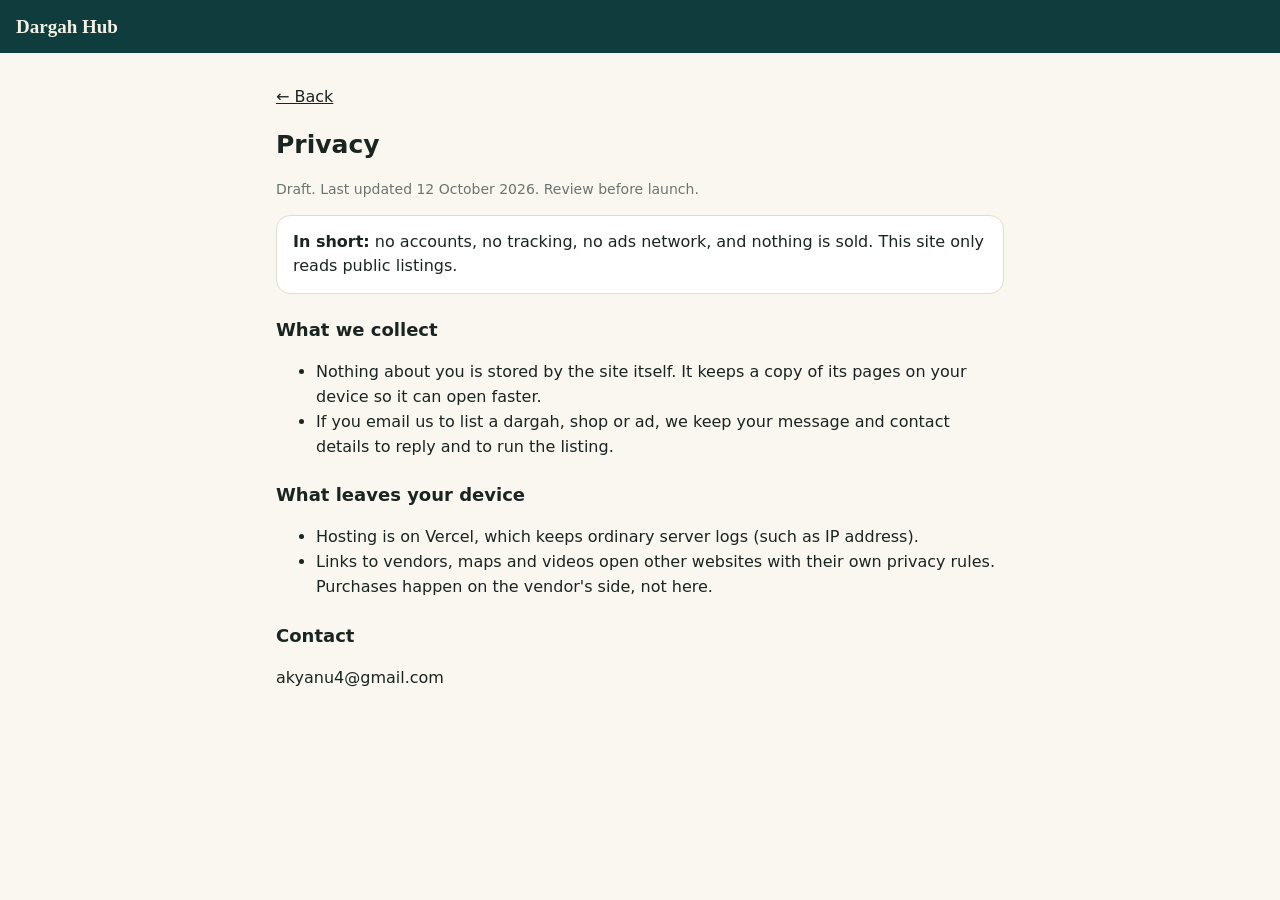
==== privacy.html @ 1240a58a "Dargah Hub: initial platform (dargahs, vendors, shop, sponsored slots) Co-Authored-By: Claude Sonnet" ====
<!doctype html><html lang="en"><head><meta charset="utf-8"><meta name="viewport" content="width=device-width, initial-scale=1"><title>Privacy · Dargah Hub</title><link rel="stylesheet" href="css/app.css"></head><body><header class="top"><a href="./" class="brand">Dargah Hub</a></header><main><p><a href="./">← Back</a></p><h1>Privacy</h1><p class="muted">Draft. Last updated 12 October 2026. Review before launch.</p>
<div class="box"><b>In short:</b> no accounts, no tracking, no ads network, and nothing is sold. This site only reads public listings.</div>
<h2>What we collect</h2><ul><li>Nothing about you is stored by the site itself. It keeps a copy of its pages on your device so it can open faster.</li><li>If you email us to list a dargah, shop or ad, we keep your message and contact details to reply and to run the listing.</li></ul>
<h2>What leaves your device</h2><ul><li>Hosting is on Vercel, which keeps ordinary server logs (such as IP address).</li><li>Links to vendors, maps and videos open other websites with their own privacy rules. Purchases happen on the vendor's side, not here.</li></ul>
<h2>Contact</h2><p>akyanu4@gmail.com</p></main></body></html>
---- css/app.css ----
:root{--ink:#1a2421;--bg:#faf7f0;--panel:#fff;--teal:#0f3d3e;--gold:#c9a24b;--line:#e4ddc9;--muted:#6b7570}
@media (prefers-color-scheme:dark){:root{--ink:#f2ede0;--bg:#0d1413;--panel:#132322;--teal:#1c6b6c;--line:#264443;--muted:#8fa19c}}
*{box-sizing:border-box}body{margin:0;background:var(--bg);color:var(--ink);font:16px/1.55 system-ui,-apple-system,"Segoe UI",Roboto,sans-serif}
a{color:inherit}.top{position:sticky;top:0;z-index:5;display:flex;justify-content:space-between;align-items:center;gap:10px;padding:12px 16px;background:#0f3d3e;color:#f5f1e2}
.brand{font-weight:800;font-size:19px;text-decoration:none;font-family:Georgia,serif}.top nav{display:flex;gap:4px}.top nav a{padding:7px 11px;border-radius:16px;text-decoration:none;font-size:14px;opacity:.85}.top nav a.on{background:rgba(255,255,255,.16);opacity:1}
main{max-width:760px;margin:0 auto;padding:16px 16px 28px;min-height:70vh}h1{font-size:25px;margin:6px 0 4px}h2{font-size:18px;margin:22px 0 8px}.muted{color:var(--muted);font-size:14px}
.grid{display:grid;grid-template-columns:repeat(auto-fill,minmax(150px,1fr));gap:12px}.card{background:var(--panel);border:1px solid var(--line);border-radius:14px;overflow:hidden;text-decoration:none;display:block}
.card .pad{padding:10px 12px 12px}.card b{display:block;font-size:15px;line-height:1.3}.price{font-weight:700;color:var(--teal)}
.art{aspect-ratio:1/1;display:flex;align-items:center;justify-content:center;font-size:54px}.dg{display:flex;gap:12px;align-items:center;padding:14px;margin-bottom:10px}
.dot{width:46px;height:46px;border-radius:12px;flex:none;display:flex;align-items:center;justify-content:center;color:#fff;font-weight:800}
.chips{display:flex;gap:8px;overflow-x:auto;padding:4px 0 10px}.chip{flex:none;padding:7px 13px;border:1px solid var(--line);border-radius:18px;background:var(--panel);font-size:13px;text-decoration:none}.chip.on{background:var(--teal);color:#fff;border-color:var(--teal)}
.btn{display:block;text-align:center;border-radius:12px;padding:13px;font-weight:700;text-decoration:none;margin:10px 0;border:0;font-size:15px;cursor:pointer}.gold{background:var(--gold);color:#1a2421}.line{border:1px solid var(--line);background:var(--panel)}
.tag{display:inline-block;font-size:11px;padding:2px 8px;border-radius:10px;background:var(--line);color:var(--muted);margin-right:4px}
.ad{border:1px dashed var(--gold);border-radius:14px;padding:12px 14px;margin:14px 0;background:var(--panel)}.ad .tag{background:var(--gold);color:#1a2421;font-weight:700}
.box{background:var(--panel);border:1px solid var(--line);border-radius:14px;padding:14px 16px;margin:10px 0}.box ul{margin:6px 0;padding-left:20px}
.hero{border-radius:16px;padding:20px;color:#f5f1e2;margin-bottom:12px}.hero h1{margin:0}.hero p{margin:6px 0 0;opacity:.9}
footer{max-width:760px;margin:0 auto;padding:12px 16px 28px;text-align:center;font-size:13px;color:var(--muted)}.fine{margin-top:6px;font-size:12px}
table{width:100%;border-collapse:collapse;font-size:14px}td,th{border-bottom:1px solid var(--line);padding:8px 6px;text-align:left}
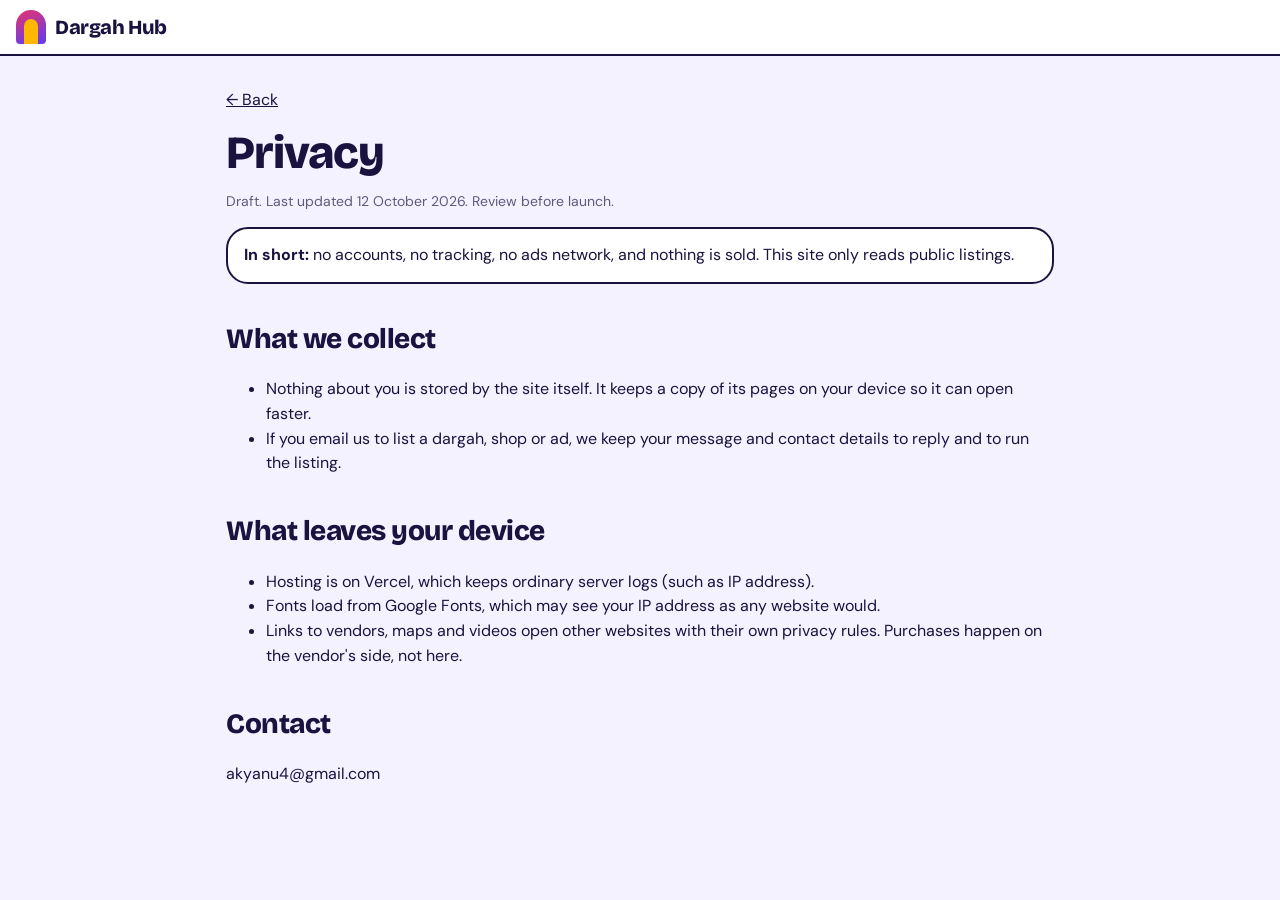
==== commit 16aa3813: "New look: vibrant bazaar palette, arch motif, bold type, audience tiles Co-Authored-By: Claude Sonne" ====
--- a/privacy.html
+++ b/privacy.html
@@ -1,5 +1,5 @@
-<!doctype html><html lang="en"><head><meta charset="utf-8"><meta name="viewport" content="width=device-width, initial-scale=1"><title>Privacy · Dargah Hub</title><link rel="stylesheet" href="css/app.css"></head><body><header class="top"><a href="./" class="brand">Dargah Hub</a></header><main><p><a href="./">← Back</a></p><h1>Privacy</h1><p class="muted">Draft. Last updated 12 October 2026. Review before launch.</p>
+<!doctype html><html lang="en"><head><meta charset="utf-8"><meta name="viewport" content="width=device-width, initial-scale=1"><title>Privacy · Dargah Hub</title><link href="https://fonts.googleapis.com/css2?family=Bricolage+Grotesque:wght@600;700;800&family=DM+Sans:wght@400;500;700&display=swap" rel="stylesheet"><link rel="stylesheet" href="css/app.css"></head><body><header class="top"><a href="./" class="brand"><span class="mark"></span>Dargah Hub</a></header><main><p><a href="./">← Back</a></p><h1>Privacy</h1><p class="muted">Draft. Last updated 12 October 2026. Review before launch.</p>
 <div class="box"><b>In short:</b> no accounts, no tracking, no ads network, and nothing is sold. This site only reads public listings.</div>
 <h2>What we collect</h2><ul><li>Nothing about you is stored by the site itself. It keeps a copy of its pages on your device so it can open faster.</li><li>If you email us to list a dargah, shop or ad, we keep your message and contact details to reply and to run the listing.</li></ul>
-<h2>What leaves your device</h2><ul><li>Hosting is on Vercel, which keeps ordinary server logs (such as IP address).</li><li>Links to vendors, maps and videos open other websites with their own privacy rules. Purchases happen on the vendor's side, not here.</li></ul>
+<h2>What leaves your device</h2><ul><li>Hosting is on Vercel, which keeps ordinary server logs (such as IP address).</li><li>Fonts load from Google Fonts, which may see your IP address as any website would.</li><li>Links to vendors, maps and videos open other websites with their own privacy rules. Purchases happen on the vendor's side, not here.</li></ul>
 <h2>Contact</h2><p>akyanu4@gmail.com</p></main></body></html>
--- a/css/app.css
+++ b/css/app.css
@@ -1,18 +1,51 @@
-:root{--ink:#1a2421;--bg:#faf7f0;--panel:#fff;--teal:#0f3d3e;--gold:#c9a24b;--line:#e4ddc9;--muted:#6b7570}
-@media (prefers-color-scheme:dark){:root{--ink:#f2ede0;--bg:#0d1413;--panel:#132322;--teal:#1c6b6c;--line:#264443;--muted:#8fa19c}}
-*{box-sizing:border-box}body{margin:0;background:var(--bg);color:var(--ink);font:16px/1.55 system-ui,-apple-system,"Segoe UI",Roboto,sans-serif}
-a{color:inherit}.top{position:sticky;top:0;z-index:5;display:flex;justify-content:space-between;align-items:center;gap:10px;padding:12px 16px;background:#0f3d3e;color:#f5f1e2}
-.brand{font-weight:800;font-size:19px;text-decoration:none;font-family:Georgia,serif}.top nav{display:flex;gap:4px}.top nav a{padding:7px 11px;border-radius:16px;text-decoration:none;font-size:14px;opacity:.85}.top nav a.on{background:rgba(255,255,255,.16);opacity:1}
-main{max-width:760px;margin:0 auto;padding:16px 16px 28px;min-height:70vh}h1{font-size:25px;margin:6px 0 4px}h2{font-size:18px;margin:22px 0 8px}.muted{color:var(--muted);font-size:14px}
-.grid{display:grid;grid-template-columns:repeat(auto-fill,minmax(150px,1fr));gap:12px}.card{background:var(--panel);border:1px solid var(--line);border-radius:14px;overflow:hidden;text-decoration:none;display:block}
-.card .pad{padding:10px 12px 12px}.card b{display:block;font-size:15px;line-height:1.3}.price{font-weight:700;color:var(--teal)}
-.art{aspect-ratio:1/1;display:flex;align-items:center;justify-content:center;font-size:54px}.dg{display:flex;gap:12px;align-items:center;padding:14px;margin-bottom:10px}
-.dot{width:46px;height:46px;border-radius:12px;flex:none;display:flex;align-items:center;justify-content:center;color:#fff;font-weight:800}
-.chips{display:flex;gap:8px;overflow-x:auto;padding:4px 0 10px}.chip{flex:none;padding:7px 13px;border:1px solid var(--line);border-radius:18px;background:var(--panel);font-size:13px;text-decoration:none}.chip.on{background:var(--teal);color:#fff;border-color:var(--teal)}
-.btn{display:block;text-align:center;border-radius:12px;padding:13px;font-weight:700;text-decoration:none;margin:10px 0;border:0;font-size:15px;cursor:pointer}.gold{background:var(--gold);color:#1a2421}.line{border:1px solid var(--line);background:var(--panel)}
-.tag{display:inline-block;font-size:11px;padding:2px 8px;border-radius:10px;background:var(--line);color:var(--muted);margin-right:4px}
-.ad{border:1px dashed var(--gold);border-radius:14px;padding:12px 14px;margin:14px 0;background:var(--panel)}.ad .tag{background:var(--gold);color:#1a2421;font-weight:700}
-.box{background:var(--panel);border:1px solid var(--line);border-radius:14px;padding:14px 16px;margin:10px 0}.box ul{margin:6px 0;padding-left:20px}
-.hero{border-radius:16px;padding:20px;color:#f5f1e2;margin-bottom:12px}.hero h1{margin:0}.hero p{margin:6px 0 0;opacity:.9}
-footer{max-width:760px;margin:0 auto;padding:12px 16px 28px;text-align:center;font-size:13px;color:var(--muted)}.fine{margin-top:6px;font-size:12px}
-table{width:100%;border-collapse:collapse;font-size:14px}td,th{border-bottom:1px solid var(--line);padding:8px 6px;text-align:left}
+:root{--ink:#1a1340;--bg:#f5f2ff;--panel:#fff;--pink:#e8336d;--gold:#ffb703;--teal:#00a896;--violet:#5b3df5;--indigo:#17124a;--line:#e3dcf7;--muted:#5f5a7d;--r:22px}
+@media (prefers-color-scheme:dark){:root{--ink:#f3efff;--bg:#120d2e;--panel:#1d1646;--line:#342a6b;--muted:#b1a9d6;--indigo:#0c0826}}
+*{box-sizing:border-box}html{-webkit-text-size-adjust:100%}
+body{margin:0;background:var(--bg);color:var(--ink);font:16px/1.55 "DM Sans",system-ui,-apple-system,"Segoe UI",Roboto,sans-serif}
+h1,h2,h3,.brand,.btn,.price{font-family:"Bricolage Grotesque","DM Sans",system-ui,sans-serif}
+a{color:inherit}a:focus-visible,button:focus-visible{outline:3px solid var(--gold);outline-offset:2px}
+.top{position:sticky;top:0;z-index:9;display:flex;justify-content:space-between;align-items:center;gap:10px;padding:10px 16px;background:var(--panel);border-bottom:2px solid var(--ink)}
+.brand{white-space:nowrap;display:flex;align-items:center;gap:9px;font-weight:800;font-size:20px;text-decoration:none;letter-spacing:-.4px}
+.mark{width:30px;height:34px;border-radius:15px 15px 4px 4px;background:linear-gradient(160deg,var(--pink),var(--violet));position:relative;flex:none}
+.mark:after{content:"";position:absolute;left:8px;right:8px;top:9px;bottom:0;border-radius:8px 8px 0 0;background:var(--gold)}
+.top nav{display:flex;gap:2px;align-items:center}.top nav a{padding:7px 10px;white-space:nowrap;border-radius:20px;text-decoration:none;font-size:14px;font-weight:600}
+.top nav a.on{background:var(--indigo);color:#fff}.top nav a.cta{background:var(--pink);color:#fff;margin-left:4px}
+main{max-width:860px;margin:0 auto;padding:16px 16px 36px;min-height:70vh}
+h1{font-size:clamp(30px,7vw,46px);line-height:1.05;margin:6px 0 8px;letter-spacing:-1px;font-weight:800}h2{font-size:clamp(22px,4.5vw,28px);margin:34px 0 12px;letter-spacing:-.5px;font-weight:800}
+.muted{color:var(--muted);font-size:14px}
+.hero{position:relative;overflow:hidden;border-radius:30px;padding:28px 22px 26px;color:#fff;background:radial-gradient(circle at 85% 10%,#ff5c8a 0,transparent 42%),radial-gradient(circle at 10% 100%,#00c2a8 0,transparent 40%),linear-gradient(135deg,#2b1d9c,#17124a);margin-bottom:8px}
+.hero h1{font-size:clamp(34px,9vw,58px);max-width:11em;margin:0 0 10px}.hero p{margin:0 0 18px;max-width:30em;font-size:17px;opacity:.95}
+.hero .row{display:flex;gap:10px;flex-wrap:wrap;position:relative;z-index:1}
+.arches{display:flex;gap:10px;align-items:flex-end;margin-top:22px}
+.arches i{display:flex;align-items:center;justify-content:center;font-style:normal;font-size:34px;border-radius:999px 999px 14px 14px;width:76px}
+.arches i:nth-child(1){height:96px;background:var(--gold)}.arches i:nth-child(2){height:128px;background:var(--pink)}.arches i:nth-child(3){height:108px;background:var(--teal)}.arches i:nth-child(4){height:84px;background:#fff}
+.btn{display:inline-block;text-align:center;border-radius:26px;padding:12px 22px;font-weight:800;text-decoration:none;border:2px solid var(--ink);font-size:15px;cursor:pointer;background:var(--gold);color:#1a1340;box-shadow:3px 3px 0 var(--ink)}
+.btn:active{transform:translate(2px,2px);box-shadow:1px 1px 0 var(--ink)}.btn.pink{background:var(--pink);color:#fff}.btn.white{background:#fff;color:#1a1340}.btn.full{display:block;margin:12px 0}
+.hero .btn{border-color:#fff;box-shadow:3px 3px 0 rgba(0,0,0,.35)}
+.who{display:grid;grid-template-columns:repeat(auto-fit,minmax(190px,1fr));gap:12px}
+.tile{display:block;text-decoration:none;border-radius:var(--r);padding:16px;border:2px solid var(--ink);box-shadow:4px 4px 0 var(--ink);color:#1a1340}
+.tile b{display:block;font:800 19px/1.2 "Bricolage Grotesque",sans-serif;margin:6px 0 4px}.tile span{font-size:14px;display:block}.tile em{font-style:normal;font-size:28px}
+.t1{background:#ffd166}.t2{background:#7ee2d4}.t3{background:#ffa3c0}.t4{background:#c3b4ff}
+.grid{display:grid;grid-template-columns:repeat(auto-fill,minmax(150px,1fr));gap:14px}
+.card{display:block;text-decoration:none;background:var(--panel);border:2px solid var(--ink);border-radius:var(--r);overflow:hidden}
+.card .pad{padding:10px 13px 13px}.card b{display:block;font:700 15.5px/1.25 "Bricolage Grotesque",sans-serif}
+.price{display:inline-block;font-weight:800;background:var(--gold);color:#1a1340;border-radius:12px;padding:1px 9px;margin:5px 0;font-size:15px}
+.art{aspect-ratio:1/1;display:flex;align-items:center;justify-content:center;font-size:58px;border-bottom:2px solid var(--ink);border-radius:0}
+.pa{margin:12px 12px 0;border:2px solid var(--ink);border-radius:999px 999px 14px 14px;aspect-ratio:1/1.05}
+.card.p:hover{transform:translateY(-3px)}.card.p{transition:transform .15s}
+.dgl{display:grid;gap:12px}
+.dg{display:flex;gap:14px;align-items:center;padding:14px;box-shadow:4px 4px 0 var(--ink)}
+.dot{width:54px;height:62px;border-radius:27px 27px 8px 8px;flex:none;display:flex;align-items:center;justify-content:center;color:#fff;font:800 22px "Bricolage Grotesque",sans-serif;border:2px solid var(--ink)}
+.dg b{font-size:17px}.dg .muted{margin-top:2px}
+.chips{display:flex;gap:8px;overflow-x:auto;padding:4px 2px 12px}.chip{flex:none;padding:8px 15px;border:2px solid var(--ink);border-radius:20px;background:var(--panel);font-weight:700;font-size:14px;text-decoration:none}.chip.on{background:var(--pink);color:#fff}
+.tag{display:inline-block;font-size:12px;font-weight:700;padding:2px 9px;border-radius:10px;background:var(--line);color:var(--ink);margin-right:5px}
+.tag.v{background:var(--teal);color:#06302b}
+.ad{border:2px solid var(--ink);border-radius:var(--r);padding:14px 16px;margin:16px 0;background:linear-gradient(120deg,#ffd166,#ffa3c0);color:#1a1340;box-shadow:4px 4px 0 var(--ink)}
+.ad .tag{background:#1a1340;color:#fff}.ad b{font:800 19px "Bricolage Grotesque",sans-serif}.ad .muted{color:#3a2f6e}
+.box{background:var(--panel);border:2px solid var(--ink);border-radius:var(--r);padding:14px 16px;margin:12px 0}.box ul{margin:6px 0;padding-left:20px}.box li{margin:4px 0}
+.strip{height:14px;margin:30px 0 0;background:repeating-linear-gradient(90deg,var(--pink) 0 18px,var(--gold) 18px 36px,var(--teal) 36px 54px,var(--violet) 54px 72px);border-radius:8px;opacity:.9}
+.steps{display:grid;gap:10px;counter-reset:s}.steps div{display:flex;gap:12px;align-items:flex-start}.steps div:before{counter-increment:s;content:counter(s);flex:none;width:30px;height:30px;border-radius:50%;background:var(--violet);color:#fff;display:flex;align-items:center;justify-content:center;font-weight:800}
+.pcard{display:grid;gap:14px}@media(min-width:620px){.pcard{grid-template-columns:260px 1fr;align-items:start}}
+table{width:100%;border-collapse:collapse;font-size:15px;background:var(--panel);border:2px solid var(--ink);border-radius:var(--r);overflow:hidden}td,th{border-bottom:1px solid var(--line);padding:10px 12px;text-align:left}th{background:var(--indigo);color:#fff}
+footer{background:var(--indigo);color:#d9d2ff;padding:26px 16px 34px;text-align:center;font-size:14px}footer a{color:#fff;margin:0 8px;text-decoration:none;font-weight:600}.fine{margin-top:10px;font-size:12px;opacity:.75}
+@media (prefers-reduced-motion:reduce){*{transition:none!important}}
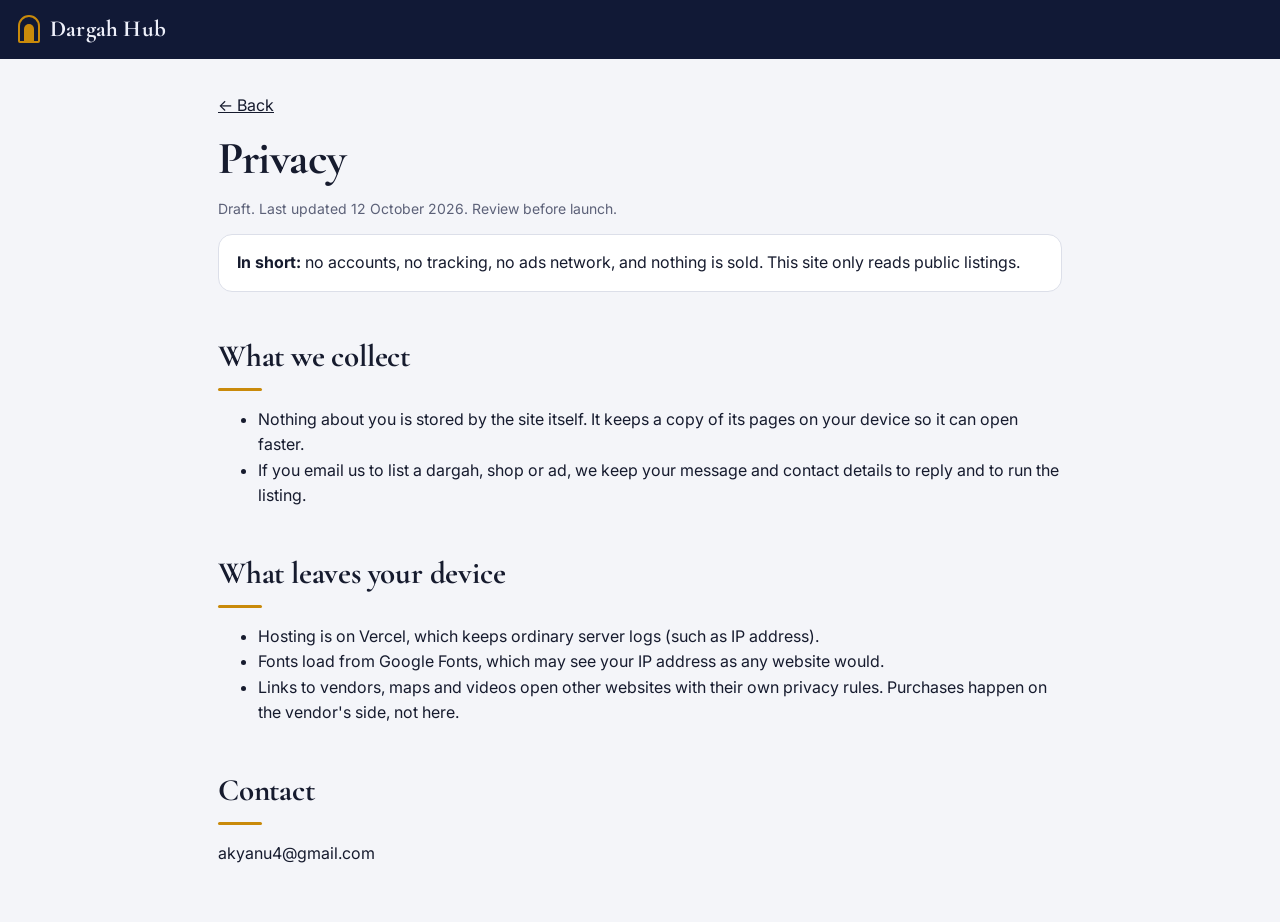
==== commit 52d89db8: "Calmer, premium look: night indigo, antique amber, serif headings Co-Authored-By: Claude Sonnet 5.5 " ====
--- a/privacy.html
+++ b/privacy.html
@@ -1,4 +1,4 @@
-<!doctype html><html lang="en"><head><meta charset="utf-8"><meta name="viewport" content="width=device-width, initial-scale=1"><title>Privacy · Dargah Hub</title><link href="https://fonts.googleapis.com/css2?family=Bricolage+Grotesque:wght@600;700;800&family=DM+Sans:wght@400;500;700&display=swap" rel="stylesheet"><link rel="stylesheet" href="css/app.css"></head><body><header class="top"><a href="./" class="brand"><span class="mark"></span>Dargah Hub</a></header><main><p><a href="./">← Back</a></p><h1>Privacy</h1><p class="muted">Draft. Last updated 12 October 2026. Review before launch.</p>
+<!doctype html><html lang="en"><head><meta charset="utf-8"><meta name="viewport" content="width=device-width, initial-scale=1"><title>Privacy · Dargah Hub</title><link href="https://fonts.googleapis.com/css2?family=Cormorant+Garamond:wght@600;700&family=Inter:wght@400;500;600&display=swap" rel="stylesheet"><link rel="stylesheet" href="css/app.css"></head><body><header class="top"><a href="./" class="brand"><span class="mark"></span>Dargah Hub</a></header><main><p><a href="./">← Back</a></p><h1>Privacy</h1><p class="muted">Draft. Last updated 12 October 2026. Review before launch.</p>
 <div class="box"><b>In short:</b> no accounts, no tracking, no ads network, and nothing is sold. This site only reads public listings.</div>
 <h2>What we collect</h2><ul><li>Nothing about you is stored by the site itself. It keeps a copy of its pages on your device so it can open faster.</li><li>If you email us to list a dargah, shop or ad, we keep your message and contact details to reply and to run the listing.</li></ul>
 <h2>What leaves your device</h2><ul><li>Hosting is on Vercel, which keeps ordinary server logs (such as IP address).</li><li>Fonts load from Google Fonts, which may see your IP address as any website would.</li><li>Links to vendors, maps and videos open other websites with their own privacy rules. Purchases happen on the vendor's side, not here.</li></ul>
--- a/css/app.css
+++ b/css/app.css
@@ -1,51 +1,48 @@
-:root{--ink:#1a1340;--bg:#f5f2ff;--panel:#fff;--pink:#e8336d;--gold:#ffb703;--teal:#00a896;--violet:#5b3df5;--indigo:#17124a;--line:#e3dcf7;--muted:#5f5a7d;--r:22px}
-@media (prefers-color-scheme:dark){:root{--ink:#f3efff;--bg:#120d2e;--panel:#1d1646;--line:#342a6b;--muted:#b1a9d6;--indigo:#0c0826}}
+:root{--ink:#161b2e;--bg:#f4f5f9;--panel:#fff;--night:#111936;--amber:#c98a0b;--amber-d:#a87108;--sage:#2f6f5f;--line:#dcdfe9;--muted:#5c6178;--r:14px}
+@media (prefers-color-scheme:dark){:root{--ink:#eceef6;--bg:#0c1126;--panel:#141b38;--night:#0a0f22;--line:#262f55;--muted:#a3abc9;--amber:#e0a62a;--amber-d:#e9b84a}}
 *{box-sizing:border-box}html{-webkit-text-size-adjust:100%}
-body{margin:0;background:var(--bg);color:var(--ink);font:16px/1.55 "DM Sans",system-ui,-apple-system,"Segoe UI",Roboto,sans-serif}
-h1,h2,h3,.brand,.btn,.price{font-family:"Bricolage Grotesque","DM Sans",system-ui,sans-serif}
-a{color:inherit}a:focus-visible,button:focus-visible{outline:3px solid var(--gold);outline-offset:2px}
-.top{position:sticky;top:0;z-index:9;display:flex;justify-content:space-between;align-items:center;gap:10px;padding:10px 16px;background:var(--panel);border-bottom:2px solid var(--ink)}
-.brand{white-space:nowrap;display:flex;align-items:center;gap:9px;font-weight:800;font-size:20px;text-decoration:none;letter-spacing:-.4px}
-.mark{width:30px;height:34px;border-radius:15px 15px 4px 4px;background:linear-gradient(160deg,var(--pink),var(--violet));position:relative;flex:none}
-.mark:after{content:"";position:absolute;left:8px;right:8px;top:9px;bottom:0;border-radius:8px 8px 0 0;background:var(--gold)}
-.top nav{display:flex;gap:2px;align-items:center}.top nav a{padding:7px 10px;white-space:nowrap;border-radius:20px;text-decoration:none;font-size:14px;font-weight:600}
-.top nav a.on{background:var(--indigo);color:#fff}.top nav a.cta{background:var(--pink);color:#fff;margin-left:4px}
-main{max-width:860px;margin:0 auto;padding:16px 16px 36px;min-height:70vh}
-h1{font-size:clamp(30px,7vw,46px);line-height:1.05;margin:6px 0 8px;letter-spacing:-1px;font-weight:800}h2{font-size:clamp(22px,4.5vw,28px);margin:34px 0 12px;letter-spacing:-.5px;font-weight:800}
+body{margin:0;background:var(--bg);color:var(--ink);font:16px/1.6 Inter,system-ui,-apple-system,"Segoe UI",Roboto,sans-serif}
+h1,h2,h3,.brand,.price{font-family:"Cormorant Garamond",Georgia,"Times New Roman",serif}
+a{color:inherit}a:focus-visible,button:focus-visible{outline:3px solid var(--amber);outline-offset:2px}
+.top{position:sticky;top:0;z-index:9;display:flex;justify-content:space-between;align-items:center;gap:10px;padding:11px 18px;background:var(--night);color:#eef0fa}
+.brand{white-space:nowrap;display:flex;align-items:center;gap:10px;font-weight:700;font-size:23px;text-decoration:none;letter-spacing:.2px}
+.mark{width:22px;height:28px;border:2px solid var(--amber);border-radius:11px 11px 2px 2px;position:relative;flex:none}.mark:after{content:"";position:absolute;left:4px;right:4px;top:7px;bottom:0;border-radius:6px 6px 0 0;background:var(--amber)}
+.top nav{display:flex;gap:2px;align-items:center}.top nav a{padding:7px 11px;border-radius:8px;text-decoration:none;font-size:14px;font-weight:500;white-space:nowrap;opacity:.85}
+.top nav a.on{opacity:1;box-shadow:inset 0 -2px 0 var(--amber)}.top nav a.cta{border:1px solid var(--amber);color:var(--amber);margin-left:6px;opacity:1}
+main{max-width:880px;margin:0 auto;padding:18px 18px 40px;min-height:70vh}
+h1{font-size:clamp(32px,7vw,46px);line-height:1.08;margin:6px 0 8px;font-weight:700;letter-spacing:-.3px}h2{font-size:clamp(25px,5vw,31px);margin:40px 0 12px;font-weight:700;letter-spacing:-.2px}
+h2:after{content:"";display:block;width:44px;height:3px;background:var(--amber);margin-top:6px;border-radius:2px}
 .muted{color:var(--muted);font-size:14px}
-.hero{position:relative;overflow:hidden;border-radius:30px;padding:28px 22px 26px;color:#fff;background:radial-gradient(circle at 85% 10%,#ff5c8a 0,transparent 42%),radial-gradient(circle at 10% 100%,#00c2a8 0,transparent 40%),linear-gradient(135deg,#2b1d9c,#17124a);margin-bottom:8px}
-.hero h1{font-size:clamp(34px,9vw,58px);max-width:11em;margin:0 0 10px}.hero p{margin:0 0 18px;max-width:30em;font-size:17px;opacity:.95}
-.hero .row{display:flex;gap:10px;flex-wrap:wrap;position:relative;z-index:1}
-.arches{display:flex;gap:10px;align-items:flex-end;margin-top:22px}
-.arches i{display:flex;align-items:center;justify-content:center;font-style:normal;font-size:34px;border-radius:999px 999px 14px 14px;width:76px}
-.arches i:nth-child(1){height:96px;background:var(--gold)}.arches i:nth-child(2){height:128px;background:var(--pink)}.arches i:nth-child(3){height:108px;background:var(--teal)}.arches i:nth-child(4){height:84px;background:#fff}
-.btn{display:inline-block;text-align:center;border-radius:26px;padding:12px 22px;font-weight:800;text-decoration:none;border:2px solid var(--ink);font-size:15px;cursor:pointer;background:var(--gold);color:#1a1340;box-shadow:3px 3px 0 var(--ink)}
-.btn:active{transform:translate(2px,2px);box-shadow:1px 1px 0 var(--ink)}.btn.pink{background:var(--pink);color:#fff}.btn.white{background:#fff;color:#1a1340}.btn.full{display:block;margin:12px 0}
-.hero .btn{border-color:#fff;box-shadow:3px 3px 0 rgba(0,0,0,.35)}
-.who{display:grid;grid-template-columns:repeat(auto-fit,minmax(190px,1fr));gap:12px}
-.tile{display:block;text-decoration:none;border-radius:var(--r);padding:16px;border:2px solid var(--ink);box-shadow:4px 4px 0 var(--ink);color:#1a1340}
-.tile b{display:block;font:800 19px/1.2 "Bricolage Grotesque",sans-serif;margin:6px 0 4px}.tile span{font-size:14px;display:block}.tile em{font-style:normal;font-size:28px}
-.t1{background:#ffd166}.t2{background:#7ee2d4}.t3{background:#ffa3c0}.t4{background:#c3b4ff}
-.grid{display:grid;grid-template-columns:repeat(auto-fill,minmax(150px,1fr));gap:14px}
-.card{display:block;text-decoration:none;background:var(--panel);border:2px solid var(--ink);border-radius:var(--r);overflow:hidden}
-.card .pad{padding:10px 13px 13px}.card b{display:block;font:700 15.5px/1.25 "Bricolage Grotesque",sans-serif}
-.price{display:inline-block;font-weight:800;background:var(--gold);color:#1a1340;border-radius:12px;padding:1px 9px;margin:5px 0;font-size:15px}
-.art{aspect-ratio:1/1;display:flex;align-items:center;justify-content:center;font-size:58px;border-bottom:2px solid var(--ink);border-radius:0}
-.pa{margin:12px 12px 0;border:2px solid var(--ink);border-radius:999px 999px 14px 14px;aspect-ratio:1/1.05}
-.card.p:hover{transform:translateY(-3px)}.card.p{transition:transform .15s}
+.hero{position:relative;overflow:hidden;border-radius:18px;padding:34px 24px 30px;color:#eef0fa;background:var(--night) url("data:image/svg+xml,%3Csvg xmlns='http://www.w3.org/2000/svg' width='64' height='64'%3E%3Cpath d='M32 6l7 12 13-4-4 13 12 7-12 7 4 13-13-4-7 12-7-12-13 4 4-13-12-7 12-7-4-13 13 4z' fill='none' stroke='%23c98a0b' stroke-opacity='.16'/%3E%3C/svg%3E");margin-bottom:10px}
+.hero h1{font-size:clamp(36px,9vw,60px);max-width:12em;margin:0 0 12px;color:#fff}.hero p{margin:0 0 22px;max-width:32em;font-size:17px;color:#cfd4ea}
+.hero .row{display:flex;gap:10px;flex-wrap:wrap}.hero .muted{color:#aeb5d6}
+.btn{display:inline-block;text-align:center;border-radius:10px;padding:12px 22px;font-weight:600;text-decoration:none;border:1px solid var(--amber);font-size:15px;cursor:pointer;background:var(--amber);color:#fff;font-family:inherit}
+.btn:hover{background:var(--amber-d)}.btn.ghost{background:transparent;color:var(--amber)}.hero .btn.ghost{color:#fff;border-color:#8f98c2}.btn.full{display:block;margin:12px 0}
+.btn.dark{background:var(--night);border-color:var(--night);color:#fff}
+.who{display:grid;grid-template-columns:repeat(auto-fit,minmax(200px,1fr));gap:14px}
+.tile{display:block;text-decoration:none;border-radius:var(--r);padding:18px;background:var(--panel);border:1px solid var(--line);border-top:3px solid var(--amber)}
+.tile b{display:block;font:700 22px/1.2 "Cormorant Garamond",Georgia,serif;margin:0 0 6px}.tile span{font-size:14.5px;color:var(--muted);display:block}.tile u{display:block;margin-top:10px;font-size:14px;font-weight:600;color:var(--amber-d);text-decoration:none}
+.grid{display:grid;grid-template-columns:repeat(auto-fill,minmax(160px,1fr));gap:16px}
+.card{display:block;text-decoration:none;background:var(--panel);border:1px solid var(--line);border-radius:var(--r);overflow:hidden}
+.card .pad{padding:12px 14px 14px}.card b{display:block;font:700 18px/1.25 "Cormorant Garamond",Georgia,serif}
+.price{display:block;font-weight:700;color:var(--amber-d);margin:2px 0;font-size:21px}
+.art{position:relative;aspect-ratio:1/1;display:flex;align-items:flex-end;justify-content:center;overflow:hidden;background:#e8eaf3}
+.art:before{content:"";position:absolute;left:18%;right:18%;top:12%;bottom:0;border-radius:999px 999px 0 0;background:var(--tone,#c9cde0);opacity:.9}
+.art:after{content:"";position:absolute;left:28%;right:28%;top:24%;bottom:0;border-radius:999px 999px 0 0;border:1px solid rgba(255,255,255,.7);border-bottom:0}
+.art span{position:relative;z-index:1;margin-bottom:12px;font:600 12px Inter,sans-serif;color:#2b3150;background:rgba(255,255,255,.85);border-radius:6px;padding:2px 8px}
+.art img{position:absolute;inset:0;width:100%;height:100%;object-fit:cover}
+.card.p{transition:box-shadow .15s}.card.p:hover{box-shadow:0 8px 24px rgba(17,25,54,.14)}
 .dgl{display:grid;gap:12px}
-.dg{display:flex;gap:14px;align-items:center;padding:14px;box-shadow:4px 4px 0 var(--ink)}
-.dot{width:54px;height:62px;border-radius:27px 27px 8px 8px;flex:none;display:flex;align-items:center;justify-content:center;color:#fff;font:800 22px "Bricolage Grotesque",sans-serif;border:2px solid var(--ink)}
-.dg b{font-size:17px}.dg .muted{margin-top:2px}
-.chips{display:flex;gap:8px;overflow-x:auto;padding:4px 2px 12px}.chip{flex:none;padding:8px 15px;border:2px solid var(--ink);border-radius:20px;background:var(--panel);font-weight:700;font-size:14px;text-decoration:none}.chip.on{background:var(--pink);color:#fff}
-.tag{display:inline-block;font-size:12px;font-weight:700;padding:2px 9px;border-radius:10px;background:var(--line);color:var(--ink);margin-right:5px}
-.tag.v{background:var(--teal);color:#06302b}
-.ad{border:2px solid var(--ink);border-radius:var(--r);padding:14px 16px;margin:16px 0;background:linear-gradient(120deg,#ffd166,#ffa3c0);color:#1a1340;box-shadow:4px 4px 0 var(--ink)}
-.ad .tag{background:#1a1340;color:#fff}.ad b{font:800 19px "Bricolage Grotesque",sans-serif}.ad .muted{color:#3a2f6e}
-.box{background:var(--panel);border:2px solid var(--ink);border-radius:var(--r);padding:14px 16px;margin:12px 0}.box ul{margin:6px 0;padding-left:20px}.box li{margin:4px 0}
-.strip{height:14px;margin:30px 0 0;background:repeating-linear-gradient(90deg,var(--pink) 0 18px,var(--gold) 18px 36px,var(--teal) 36px 54px,var(--violet) 54px 72px);border-radius:8px;opacity:.9}
-.steps{display:grid;gap:10px;counter-reset:s}.steps div{display:flex;gap:12px;align-items:flex-start}.steps div:before{counter-increment:s;content:counter(s);flex:none;width:30px;height:30px;border-radius:50%;background:var(--violet);color:#fff;display:flex;align-items:center;justify-content:center;font-weight:800}
-.pcard{display:grid;gap:14px}@media(min-width:620px){.pcard{grid-template-columns:260px 1fr;align-items:start}}
-table{width:100%;border-collapse:collapse;font-size:15px;background:var(--panel);border:2px solid var(--ink);border-radius:var(--r);overflow:hidden}td,th{border-bottom:1px solid var(--line);padding:10px 12px;text-align:left}th{background:var(--indigo);color:#fff}
-footer{background:var(--indigo);color:#d9d2ff;padding:26px 16px 34px;text-align:center;font-size:14px}footer a{color:#fff;margin:0 8px;text-decoration:none;font-weight:600}.fine{margin-top:10px;font-size:12px;opacity:.75}
+.dg{display:flex;gap:16px;align-items:center;padding:16px}
+.dot{width:48px;height:56px;border-radius:24px 24px 4px 4px;flex:none;display:flex;align-items:center;justify-content:center;color:#fff;font:700 24px "Cormorant Garamond",Georgia,serif;background:var(--night)}
+.dg b{font-size:21px}.dg .muted{margin-top:1px}
+.chips{display:flex;gap:8px;overflow-x:auto;padding:4px 2px 14px}.chip{flex:none;padding:7px 15px;border:1px solid var(--line);border-radius:20px;background:var(--panel);font-weight:500;font-size:14px;text-decoration:none}.chip.on{background:var(--night);color:#fff;border-color:var(--night)}
+.tag{display:inline-block;font-size:12px;font-weight:600;padding:1px 9px;border-radius:6px;background:var(--line);color:var(--muted);margin:2px 5px 2px 0}.tag.v{background:var(--sage);color:#fff}
+.ad{border:1px solid var(--line);border-left:4px solid var(--amber);border-radius:var(--r);padding:14px 16px;margin:18px 0;background:var(--panel)}
+.ad b{font:700 21px "Cormorant Garamond",Georgia,serif}.ad .btn{margin-top:8px;padding:9px 16px;font-size:14px}
+.box{background:var(--panel);border:1px solid var(--line);border-radius:var(--r);padding:15px 18px;margin:12px 0}.box ul{margin:6px 0;padding-left:20px}.box li{margin:4px 0}
+.steps{display:grid;gap:12px;counter-reset:s}.steps div{display:flex;gap:14px;align-items:center}.steps div:before{counter-increment:s;content:counter(s);flex:none;width:32px;height:32px;border-radius:50%;border:1px solid var(--amber);color:var(--amber-d);display:flex;align-items:center;justify-content:center;font:700 18px "Cormorant Garamond",Georgia,serif}
+.pcard{display:grid;gap:18px}@media(min-width:620px){.pcard{grid-template-columns:280px 1fr;align-items:start}}
+table{width:100%;border-collapse:collapse;font-size:15px;background:var(--panel);border:1px solid var(--line);border-radius:var(--r);overflow:hidden}td,th{border-bottom:1px solid var(--line);padding:11px 14px;text-align:left}th{background:var(--night);color:#fff;font-weight:600}
+footer{background:var(--night);color:#b9c0de;padding:28px 18px 36px;text-align:center;font-size:14px}footer a{color:#eef0fa;margin:0 9px;text-decoration:none}.fine{margin-top:12px;font-size:12px;opacity:.7}
 @media (prefers-reduced-motion:reduce){*{transition:none!important}}
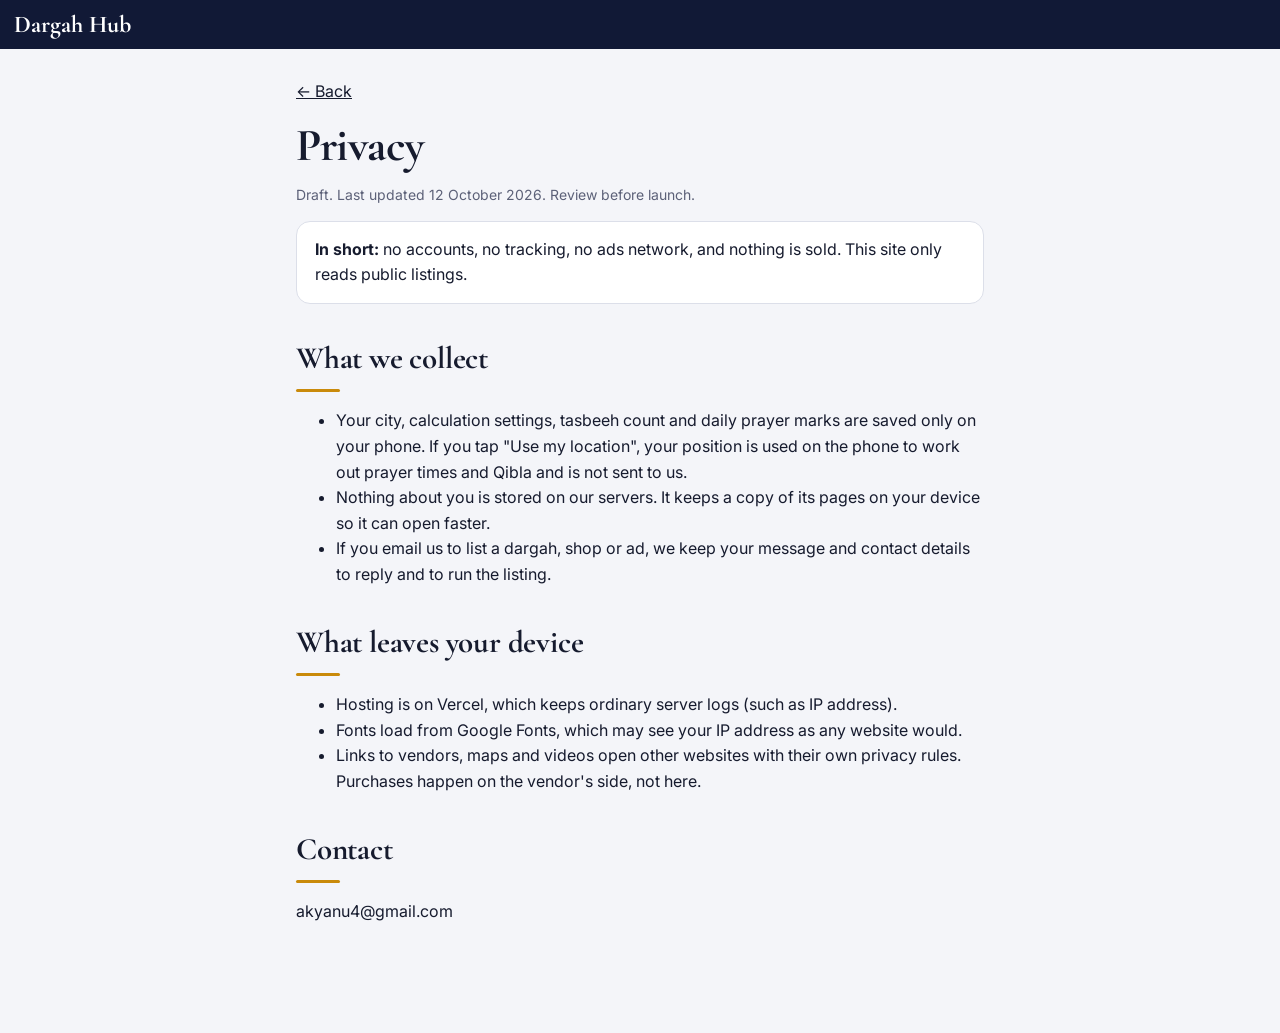
==== commit 69fda14f: "Mobile app shell: bottom tabs, prayer times, Qibla, tasbeeh, duas, Hijri calendar, daily prayers Co-" ====
--- a/privacy.html
+++ b/privacy.html
@@ -1,5 +1,5 @@
-<!doctype html><html lang="en"><head><meta charset="utf-8"><meta name="viewport" content="width=device-width, initial-scale=1"><title>Privacy · Dargah Hub</title><link href="https://fonts.googleapis.com/css2?family=Cormorant+Garamond:wght@600;700&family=Inter:wght@400;500;600&display=swap" rel="stylesheet"><link rel="stylesheet" href="css/app.css"></head><body><header class="top"><a href="./" class="brand"><span class="mark"></span>Dargah Hub</a></header><main><p><a href="./">← Back</a></p><h1>Privacy</h1><p class="muted">Draft. Last updated 12 October 2026. Review before launch.</p>
+<!doctype html><html lang="en"><head><meta charset="utf-8"><meta name="viewport" content="width=device-width, initial-scale=1"><title>Privacy · Dargah Hub</title><link href="https://fonts.googleapis.com/css2?family=Cormorant+Garamond:wght@600;700&family=Inter:wght@400;500;600&display=swap" rel="stylesheet"><link rel="stylesheet" href="css/app.css"></head><body><header class="bar"><a href="./" style="color:#fff;text-decoration:none" class="ttl">Dargah Hub</a></header><main><p><a href="./">← Back</a></p><h1>Privacy</h1><p class="muted">Draft. Last updated 12 October 2026. Review before launch.</p>
 <div class="box"><b>In short:</b> no accounts, no tracking, no ads network, and nothing is sold. This site only reads public listings.</div>
-<h2>What we collect</h2><ul><li>Nothing about you is stored by the site itself. It keeps a copy of its pages on your device so it can open faster.</li><li>If you email us to list a dargah, shop or ad, we keep your message and contact details to reply and to run the listing.</li></ul>
+<h2>What we collect</h2><ul><li>Your city, calculation settings, tasbeeh count and daily prayer marks are saved only on your phone. If you tap "Use my location", your position is used on the phone to work out prayer times and Qibla and is not sent to us.</li><li>Nothing about you is stored on our servers. It keeps a copy of its pages on your device so it can open faster.</li><li>If you email us to list a dargah, shop or ad, we keep your message and contact details to reply and to run the listing.</li></ul>
 <h2>What leaves your device</h2><ul><li>Hosting is on Vercel, which keeps ordinary server logs (such as IP address).</li><li>Fonts load from Google Fonts, which may see your IP address as any website would.</li><li>Links to vendors, maps and videos open other websites with their own privacy rules. Purchases happen on the vendor's side, not here.</li></ul>
 <h2>Contact</h2><p>akyanu4@gmail.com</p></main></body></html>
--- a/css/app.css
+++ b/css/app.css
@@ -1,15 +1,10 @@
 :root{--ink:#161b2e;--bg:#f4f5f9;--panel:#fff;--night:#111936;--amber:#c98a0b;--amber-d:#a87108;--sage:#2f6f5f;--line:#dcdfe9;--muted:#5c6178;--r:14px}
 @media (prefers-color-scheme:dark){:root{--ink:#eceef6;--bg:#0c1126;--panel:#141b38;--night:#0a0f22;--line:#262f55;--muted:#a3abc9;--amber:#e0a62a;--amber-d:#e9b84a}}
 *{box-sizing:border-box}html{-webkit-text-size-adjust:100%}
-body{margin:0;background:var(--bg);color:var(--ink);font:16px/1.6 Inter,system-ui,-apple-system,"Segoe UI",Roboto,sans-serif}
+body{margin:0;-webkit-tap-highlight-color:transparent;overscroll-behavior-y:none;background:var(--bg);color:var(--ink);font:16px/1.6 Inter,system-ui,-apple-system,"Segoe UI",Roboto,sans-serif}
 h1,h2,h3,.brand,.price{font-family:"Cormorant Garamond",Georgia,"Times New Roman",serif}
 a{color:inherit}a:focus-visible,button:focus-visible{outline:3px solid var(--amber);outline-offset:2px}
-.top{position:sticky;top:0;z-index:9;display:flex;justify-content:space-between;align-items:center;gap:10px;padding:11px 18px;background:var(--night);color:#eef0fa}
-.brand{white-space:nowrap;display:flex;align-items:center;gap:10px;font-weight:700;font-size:23px;text-decoration:none;letter-spacing:.2px}
-.mark{width:22px;height:28px;border:2px solid var(--amber);border-radius:11px 11px 2px 2px;position:relative;flex:none}.mark:after{content:"";position:absolute;left:4px;right:4px;top:7px;bottom:0;border-radius:6px 6px 0 0;background:var(--amber)}
-.top nav{display:flex;gap:2px;align-items:center}.top nav a{padding:7px 11px;border-radius:8px;text-decoration:none;font-size:14px;font-weight:500;white-space:nowrap;opacity:.85}
-.top nav a.on{opacity:1;box-shadow:inset 0 -2px 0 var(--amber)}.top nav a.cta{border:1px solid var(--amber);color:var(--amber);margin-left:6px;opacity:1}
-main{max-width:880px;margin:0 auto;padding:18px 18px 40px;min-height:70vh}
+main{max-width:720px;margin:0 auto;padding:14px 16px calc(92px + env(safe-area-inset-bottom));min-height:100vh}
 h1{font-size:clamp(32px,7vw,46px);line-height:1.08;margin:6px 0 8px;font-weight:700;letter-spacing:-.3px}h2{font-size:clamp(25px,5vw,31px);margin:40px 0 12px;font-weight:700;letter-spacing:-.2px}
 h2:after{content:"";display:block;width:44px;height:3px;background:var(--amber);margin-top:6px;border-radius:2px}
 .muted{color:var(--muted);font-size:14px}
@@ -44,5 +39,33 @@
 .steps{display:grid;gap:12px;counter-reset:s}.steps div{display:flex;gap:14px;align-items:center}.steps div:before{counter-increment:s;content:counter(s);flex:none;width:32px;height:32px;border-radius:50%;border:1px solid var(--amber);color:var(--amber-d);display:flex;align-items:center;justify-content:center;font:700 18px "Cormorant Garamond",Georgia,serif}
 .pcard{display:grid;gap:18px}@media(min-width:620px){.pcard{grid-template-columns:280px 1fr;align-items:start}}
 table{width:100%;border-collapse:collapse;font-size:15px;background:var(--panel);border:1px solid var(--line);border-radius:var(--r);overflow:hidden}td,th{border-bottom:1px solid var(--line);padding:11px 14px;text-align:left}th{background:var(--night);color:#fff;font-weight:600}
-footer{background:var(--night);color:#b9c0de;padding:28px 18px 36px;text-align:center;font-size:14px}footer a{color:#eef0fa;margin:0 9px;text-decoration:none}.fine{margin-top:12px;font-size:12px;opacity:.7}
 @media (prefers-reduced-motion:reduce){*{transition:none!important}}
+
+.bar{position:sticky;top:0;z-index:9;display:flex;align-items:center;gap:6px;padding:calc(10px + env(safe-area-inset-top)) 14px 10px;background:var(--night);color:#eef0fa}
+.bar[hidden],.bk[hidden]{display:none}
+.bk{background:none;border:0;color:#fff;font-size:32px;line-height:1;width:36px;height:36px;margin-left:-6px;cursor:pointer}
+.ttlwrap{flex:1;display:flex;align-items:baseline;justify-content:space-between;gap:10px}.ttl{font:700 24px "Cormorant Garamond",Georgia,serif}.hj{font-size:12px;color:#aeb5d6}
+.nav{position:fixed;left:0;right:0;bottom:0;z-index:10;display:flex;background:var(--panel);border-top:1px solid var(--line);padding:6px 4px calc(6px + env(safe-area-inset-bottom));box-shadow:0 -6px 20px rgba(17,25,54,.08)}
+.nav a{flex:1;display:flex;flex-direction:column;align-items:center;gap:2px;padding:6px 2px;text-decoration:none;color:var(--muted);font-size:11.5px;font-weight:500;border-radius:12px}
+.nav svg{width:24px;height:24px;fill:none;stroke:currentColor;stroke-width:1.8;stroke-linecap:round;stroke-linejoin:round}.nav a.on{color:var(--amber-d)}.nav a.on svg{stroke-width:2.2}
+.nextcard{display:block;text-decoration:none;color:#fff;border-radius:20px;padding:18px 20px;margin:2px 0 14px;background:linear-gradient(140deg,#1b2658,var(--night));box-shadow:0 8px 22px rgba(17,25,54,.22)}
+.nextcard .row2{display:flex;align-items:baseline;justify-content:space-between;margin:2px 0}.nextcard b{font:700 28px "Cormorant Garamond",Georgia,serif}.big{font:700 34px "Cormorant Garamond",Georgia,serif}.muted2{font-size:13px;color:#b9c0de}
+.trow{display:grid;grid-template-columns:repeat(3,1fr);gap:10px}.tgrid{display:grid;grid-template-columns:repeat(2,1fr);gap:12px}
+.ttile{display:flex;flex-direction:column;align-items:center;gap:8px;text-decoration:none;background:var(--panel);border:1px solid var(--line);border-radius:16px;padding:16px 8px;text-align:center;font-size:13.5px;font-weight:500}
+.tgrid .ttile{flex-direction:row;justify-content:flex-start;gap:12px;padding:16px;font-size:15px;text-align:left}
+.ttile i{width:44px;height:44px;border-radius:14px;background:var(--bg);display:flex;align-items:center;justify-content:center;color:var(--amber-d);flex:none}.ttile svg{width:24px;height:24px;fill:none;stroke:currentColor;stroke-width:1.8;stroke-linecap:round;stroke-linejoin:round}
+.sech{display:flex;justify-content:space-between;align-items:baseline;margin-top:30px}.sech h2{margin:0}.sech a{font-size:14px;font-weight:600;color:var(--amber-d);text-decoration:none}
+h2{margin-top:30px}.hscroll{display:flex;gap:12px;overflow-x:auto;margin:10px -16px 0;padding:2px 16px 8px;scroll-snap-type:x proximity}.hscroll .card{flex:none;width:150px;scroll-snap-align:start}
+.plist{background:var(--panel);border:1px solid var(--line);border-radius:16px;overflow:hidden}.prow{display:flex;justify-content:space-between;align-items:center;width:100%;padding:15px 18px;border:0;border-bottom:1px solid var(--line);background:none;font:inherit;color:inherit;text-align:left}.prow:last-child{border-bottom:0}
+.prow b{font-weight:600}.prow.now{background:var(--night);color:#fff}.tg{cursor:pointer}
+.loc{display:flex;gap:8px;margin-top:6px;flex-wrap:wrap}select{font:inherit;padding:10px 12px;border-radius:10px;border:1px solid var(--line);background:var(--panel);color:var(--ink);flex:1;min-width:140px}
+.fld{display:block;font-size:14px;margin-bottom:12px;font-weight:500}.fld select{display:block;width:100%;margin-top:4px}.btn.sm{padding:9px 14px;font-size:14px}.center{text-align:center}
+.compass{position:relative;width:240px;height:240px;margin:18px auto}.ring{position:absolute;inset:0;border-radius:50%;border:2px solid var(--line);background:var(--panel);transition:transform .15s}.ring .n{position:absolute;top:8px;left:50%;transform:translateX(-50%);font-weight:700;color:var(--amber-d)}
+.needle{position:absolute;left:50%;top:14px;width:0;height:212px;transform-origin:50% 106px;transition:transform .15s}.needle:before{content:"";position:absolute;left:-9px;top:0;border:9px solid transparent;border-bottom:70px solid var(--amber);border-top:0}
+.kaaba{position:absolute;inset:0;display:flex;align-items:center;justify-content:center;font-size:36px}
+.tbtn{display:flex;flex-direction:column;align-items:center;justify-content:center;width:230px;height:230px;border-radius:50%;margin:20px auto;border:0;background:var(--night);color:#fff;box-shadow:0 10px 30px rgba(17,25,54,.3);font:inherit;cursor:pointer;-webkit-user-select:none;user-select:none;touch-action:manipulation}
+.tbtn:active{transform:scale(.97)}.tbtn span{font:700 68px "Cormorant Garamond",Georgia,serif}.tbtn small{color:#b9c0de}
+.dua summary{font-weight:600;cursor:pointer}.dua .ar{font:28px/2 "Amiri","Noto Naskh Arabic",serif;margin:8px 0}.dua .tr{font-style:italic;color:var(--muted);margin-bottom:6px}
+.week{display:flex;gap:8px;justify-content:space-between;margin:14px 2px}.week div{flex:1;text-align:center}.week i{display:block;height:34px;border-radius:8px;background:var(--amber)}.week small{color:var(--muted)}
+.list{background:var(--panel);border:1px solid var(--line);border-radius:16px;overflow:hidden}.list a{display:flex;justify-content:space-between;align-items:center;padding:16px 18px;text-decoration:none;border-bottom:1px solid var(--line)}.list a:last-child{border-bottom:0}.list i{font-style:normal;color:var(--muted);font-size:20px}
+.chips{display:flex;gap:8px;justify-content:center;padding:4px 2px 4px}
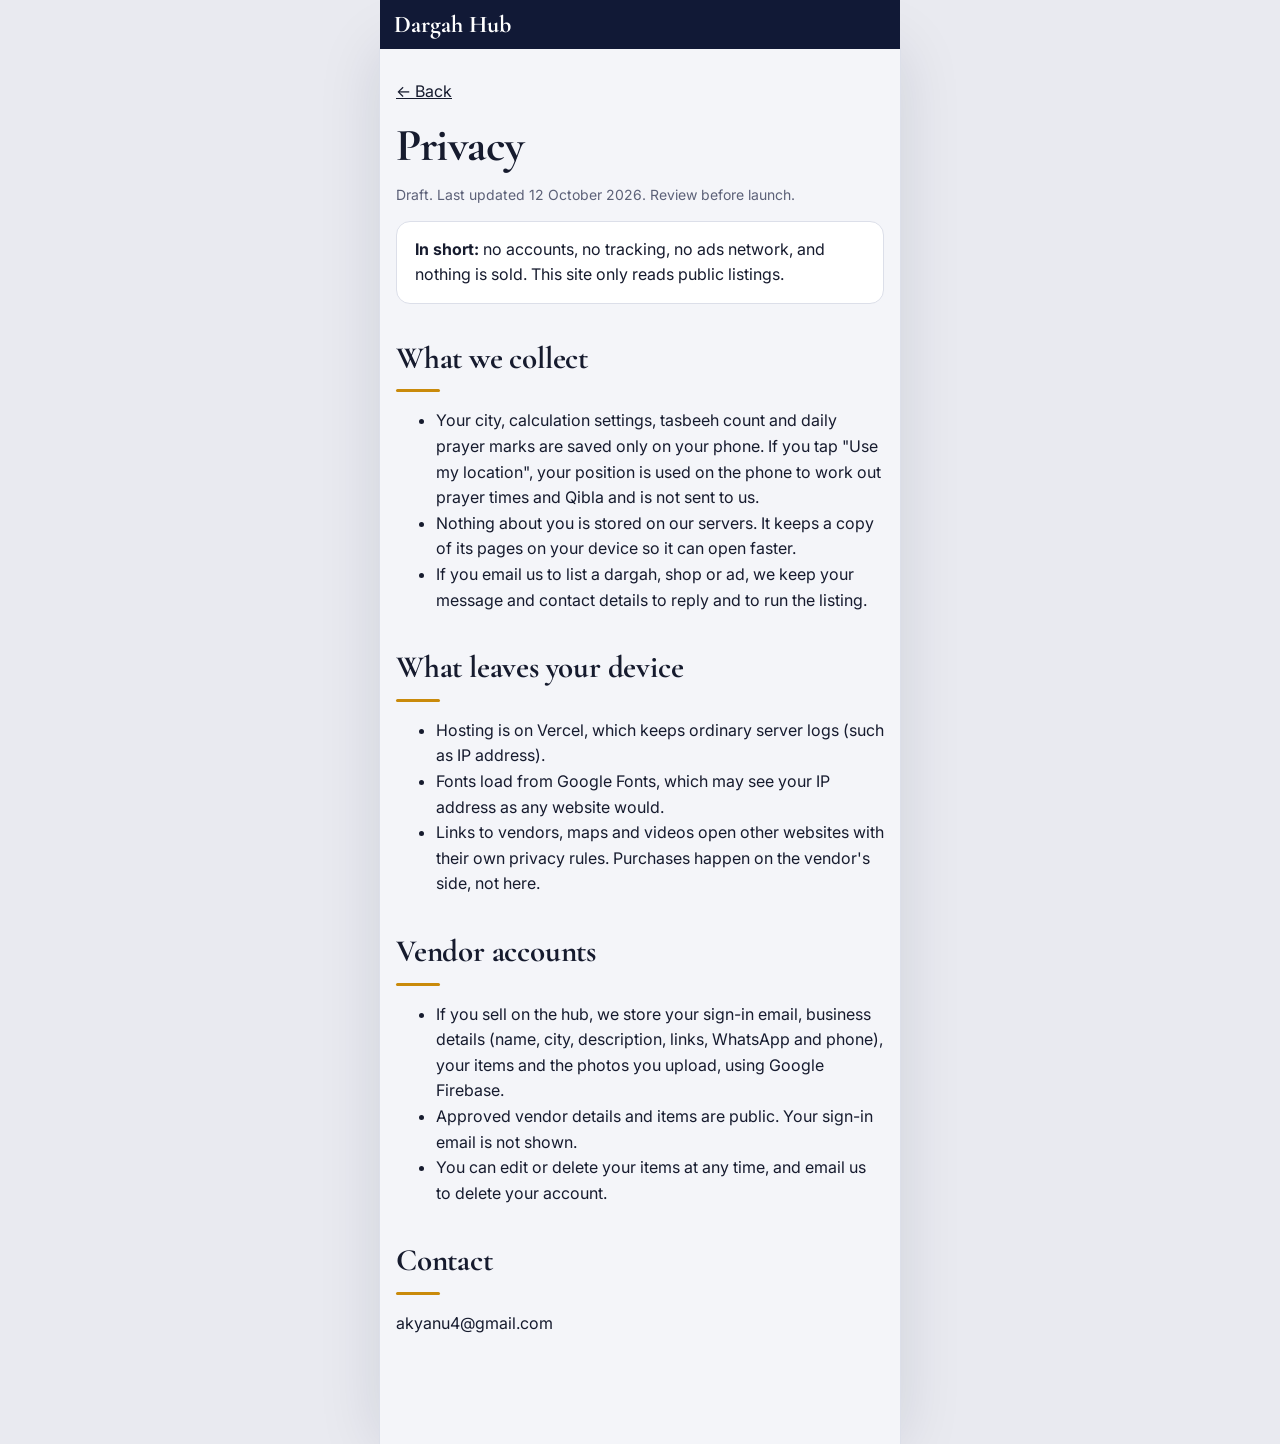
==== commit 6990c7a6: "Vendor portal: sign-in, list an existing shop or create one, items with photos, admin approvals, Fir" ====
--- a/privacy.html
+++ b/privacy.html
@@ -2,4 +2,4 @@
 <div class="box"><b>In short:</b> no accounts, no tracking, no ads network, and nothing is sold. This site only reads public listings.</div>
 <h2>What we collect</h2><ul><li>Your city, calculation settings, tasbeeh count and daily prayer marks are saved only on your phone. If you tap "Use my location", your position is used on the phone to work out prayer times and Qibla and is not sent to us.</li><li>Nothing about you is stored on our servers. It keeps a copy of its pages on your device so it can open faster.</li><li>If you email us to list a dargah, shop or ad, we keep your message and contact details to reply and to run the listing.</li></ul>
 <h2>What leaves your device</h2><ul><li>Hosting is on Vercel, which keeps ordinary server logs (such as IP address).</li><li>Fonts load from Google Fonts, which may see your IP address as any website would.</li><li>Links to vendors, maps and videos open other websites with their own privacy rules. Purchases happen on the vendor's side, not here.</li></ul>
-<h2>Contact</h2><p>akyanu4@gmail.com</p></main></body></html>+<h2>Vendor accounts</h2><ul><li>If you sell on the hub, we store your sign-in email, business details (name, city, description, links, WhatsApp and phone), your items and the photos you upload, using Google Firebase.</li><li>Approved vendor details and items are public. Your sign-in email is not shown.</li><li>You can edit or delete your items at any time, and email us to delete your account.</li></ul><h2>Contact</h2><p>akyanu4@gmail.com</p></main></body></html>
--- a/css/app.css
+++ b/css/app.css
@@ -4,7 +4,7 @@
 body{margin:0;-webkit-tap-highlight-color:transparent;overscroll-behavior-y:none;background:var(--bg);color:var(--ink);font:16px/1.6 Inter,system-ui,-apple-system,"Segoe UI",Roboto,sans-serif}
 h1,h2,h3,.brand,.price{font-family:"Cormorant Garamond",Georgia,"Times New Roman",serif}
 a{color:inherit}a:focus-visible,button:focus-visible{outline:3px solid var(--amber);outline-offset:2px}
-main{max-width:720px;margin:0 auto;padding:14px 16px calc(92px + env(safe-area-inset-bottom));min-height:100vh}
+main{max-width:520px;margin:0 auto;padding:14px 16px calc(92px + env(safe-area-inset-bottom));min-height:100vh}
 h1{font-size:clamp(32px,7vw,46px);line-height:1.08;margin:6px 0 8px;font-weight:700;letter-spacing:-.3px}h2{font-size:clamp(25px,5vw,31px);margin:40px 0 12px;font-weight:700;letter-spacing:-.2px}
 h2:after{content:"";display:block;width:44px;height:3px;background:var(--amber);margin-top:6px;border-radius:2px}
 .muted{color:var(--muted);font-size:14px}
@@ -69,3 +69,37 @@
 .week{display:flex;gap:8px;justify-content:space-between;margin:14px 2px}.week div{flex:1;text-align:center}.week i{display:block;height:34px;border-radius:8px;background:var(--amber)}.week small{color:var(--muted)}
 .list{background:var(--panel);border:1px solid var(--line);border-radius:16px;overflow:hidden}.list a{display:flex;justify-content:space-between;align-items:center;padding:16px 18px;text-decoration:none;border-bottom:1px solid var(--line)}.list a:last-child{border-bottom:0}.list i{font-style:normal;color:var(--muted);font-size:20px}
 .chips{display:flex;gap:8px;justify-content:center;padding:4px 2px 4px}
+
+.dh{padding:0;display:flex;flex-direction:column;background:var(--night)}.dh .cover{width:100%;max-height:300px;object-fit:cover;object-position:center 20%;display:block}.dh .hb{padding:20px 22px 22px}.dh h1{font-size:clamp(28px,7vw,40px);margin:0 0 6px}.dh p{margin:0 0 8px}
+.acts{display:grid;grid-template-columns:repeat(auto-fit,minmax(78px,1fr));gap:10px;margin:12px 0}.act{display:flex;flex-direction:column;align-items:center;gap:4px;padding:12px 6px;border:1px solid var(--line);border-radius:14px;background:var(--panel);color:var(--ink);text-decoration:none;font:500 13px Inter,sans-serif;cursor:pointer}.act i{font-style:normal;font-size:20px}
+.facts{padding:4px 18px}.irow{display:flex;gap:14px;padding:11px 0;border-bottom:1px solid var(--line)}.irow:last-child{border-bottom:0}.irow span{flex:0 0 96px;color:var(--muted);font-size:14px}.irow div{flex:1;min-width:0;overflow-wrap:anywhere}.irow a{color:var(--amber-d);font-weight:600}
+.gal{display:grid;grid-template-columns:repeat(auto-fill,minmax(130px,1fr));gap:8px}.gi img{width:100%;aspect-ratio:1;object-fit:cover;border-radius:12px;display:block;border:1px solid var(--line)}
+.lbx{position:fixed;inset:0;z-index:50;background:rgba(8,12,30,.94);display:flex;flex-direction:column;align-items:center;justify-content:center;gap:10px;padding:20px;color:#fff;text-align:center}.lbx img{max-width:100%;max-height:78vh;border-radius:10px}
+
+html{background:var(--page,var(--bg))}
+@media (min-width:700px){
+  body{background:var(--page,#e9eaf0)}
+  .bar,.nav,main{width:520px;max-width:520px}
+  .bar{margin:0 auto}
+  .nav{left:50%;right:auto;transform:translateX(-50%);border-radius:18px 18px 0 0;border:1px solid var(--line);border-bottom:0}
+  main{background:var(--bg);box-shadow:0 0 0 1px var(--line),0 0 60px rgba(17,25,54,.12);min-height:100vh}
+  .lbx img{max-height:84vh}
+}
+.dh .cover{display:block;width:auto;max-width:100%;height:auto;max-height:340px;margin:0 auto;padding-top:18px;border-radius:0}
+
+/* Colour themes. Pick one with ?theme=name (it is remembered). */
+:root[data-theme=burgundy]{--ink:#2a1218;--bg:#fbf5f3;--panel:#fff;--night:#4a1020;--amber:#b9714f;--amber-d:#9a5636;--line:#ecd9d3;--muted:#7a5c60;--sage:#3f7d6e}
+:root[data-theme=plum]{--ink:#241431;--bg:#f7f2fb;--panel:#fff;--night:#35194d;--amber:#e69a0b;--amber-d:#b97800;--line:#e3d6ef;--muted:#6d5a80;--sage:#2f6f5f}
+:root[data-theme=clean]{--ink:#101714;--bg:#f6f8f7;--panel:#fff;--night:#0e1f19;--amber:#0e9a6a;--amber-d:#0b7a54;--line:#dde5e1;--muted:#56645d;--sage:#0e9a6a}
+:root[data-theme=slate]{--ink:#14181f;--bg:#f3f5f7;--panel:#fff;--night:#1b2430;--amber:#1aa6a0;--amber-d:#12827d;--line:#dbe1e7;--muted:#5a6573;--sage:#1aa6a0}
+
+.search{width:100%;padding:12px 14px;border-radius:12px;border:1px solid var(--line);background:var(--panel);color:var(--ink);font:inherit;margin:4px 0 10px}
+.art span{max-width:90%;white-space:nowrap;overflow:hidden;text-overflow:ellipsis}
+
+.note{margin:12px 0;padding:12px 14px;border-radius:12px;font-size:14px}.note.err{background:#fde8e8;color:#8a1c1c}.note.ok{background:#e3f4ea;color:#14573a}
+.fld input,.fld textarea{display:block;width:100%;margin-top:4px;padding:11px 12px;border-radius:10px;border:1px solid var(--line);background:var(--panel);color:var(--ink);font:inherit}.fld input[type=file]{padding:8px}.fld small{display:block;margin-top:4px}
+.rd{display:flex;gap:10px;align-items:flex-start;margin:8px 0;font-weight:400}.rd input{width:auto;margin-top:4px}
+.who2{display:flex;justify-content:space-between;align-items:center;gap:10px;margin-bottom:8px}.mi{display:flex;gap:12px;background:var(--panel);border:1px solid var(--line);border-radius:14px;padding:10px;margin:10px 0}.mt{width:74px;height:74px;border-radius:10px;background:var(--bg);flex:none;overflow:hidden;display:flex;align-items:center;justify-content:center;font-size:12px;color:var(--muted)}.mt img{width:100%;height:100%;object-fit:cover}.mb{flex:1;min-width:0}.mr{display:flex;gap:8px;margin-top:8px;flex-wrap:wrap}.pv{width:120px;height:120px;object-fit:cover;border-radius:10px;display:block;margin:6px 0}
+.art img{position:absolute;inset:0;width:100%;height:100%;object-fit:cover}
+
+.art.ph:before,.art.ph:after{display:none}
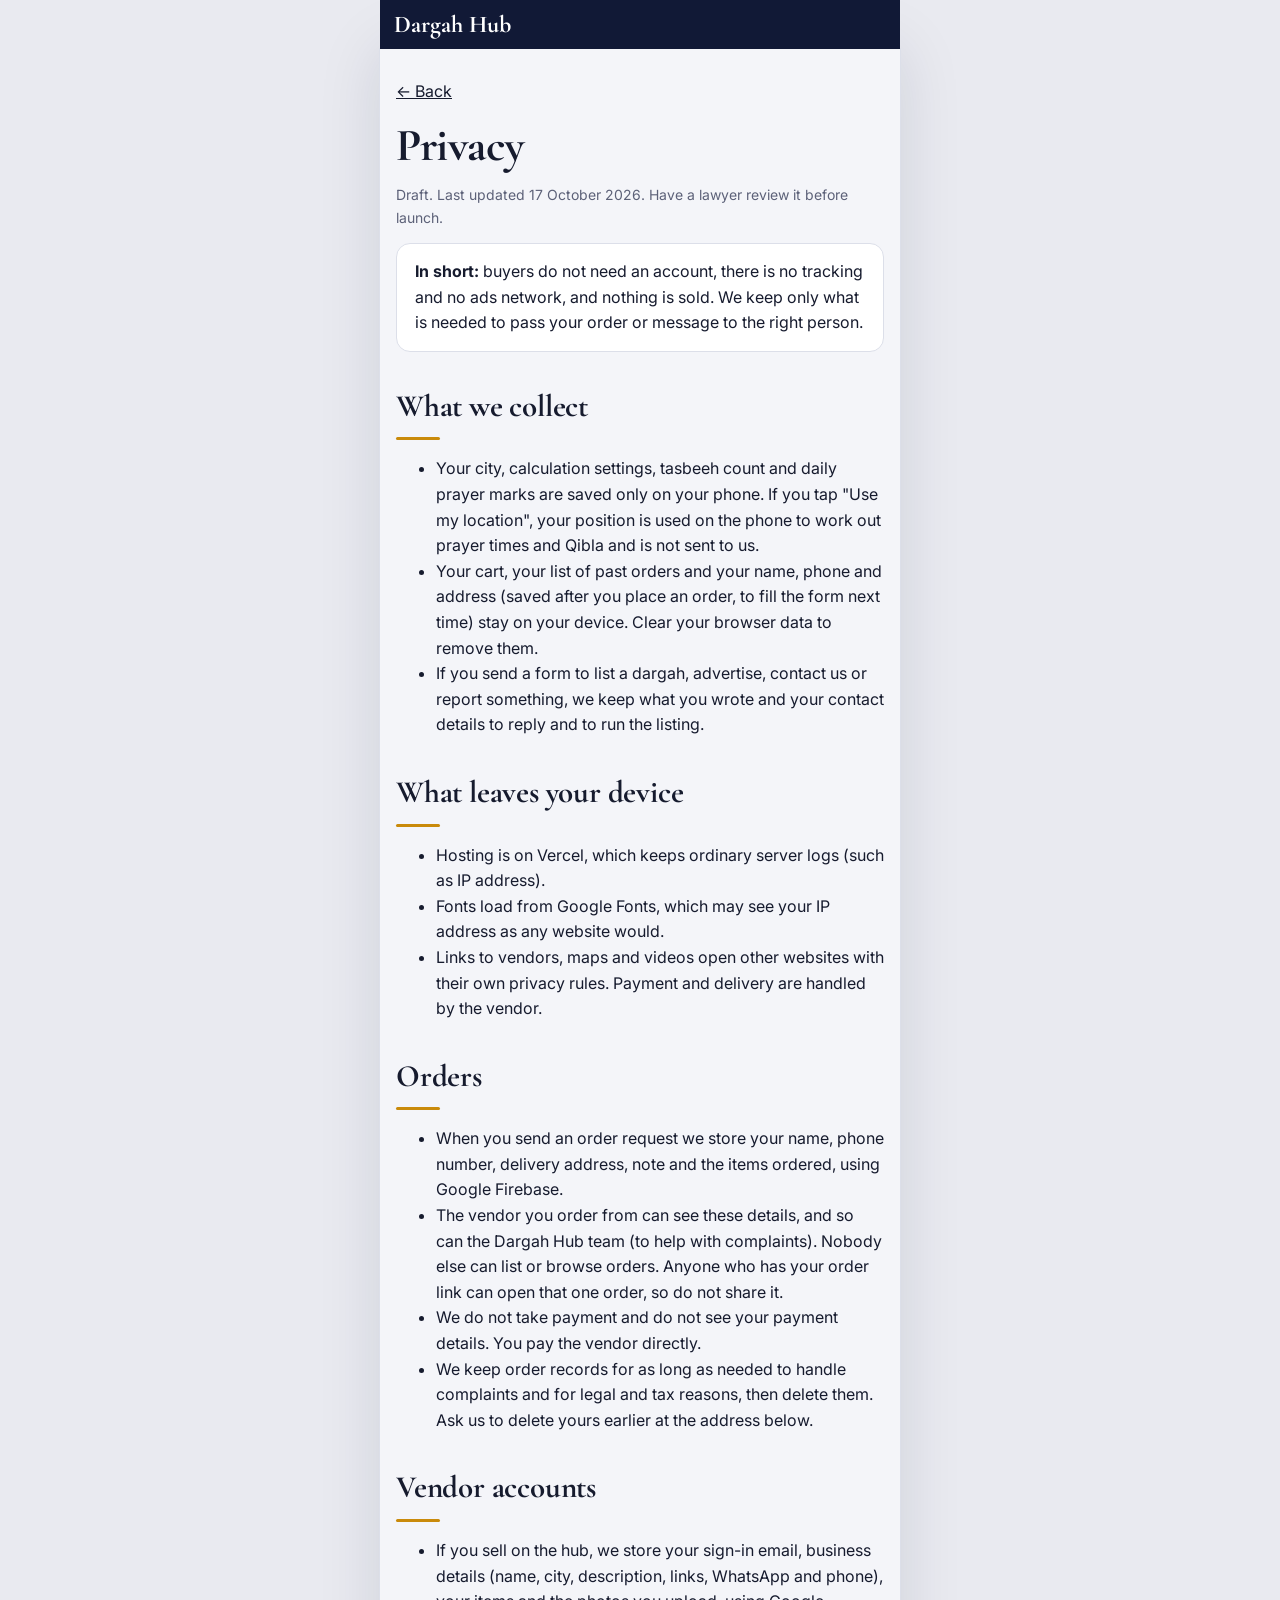
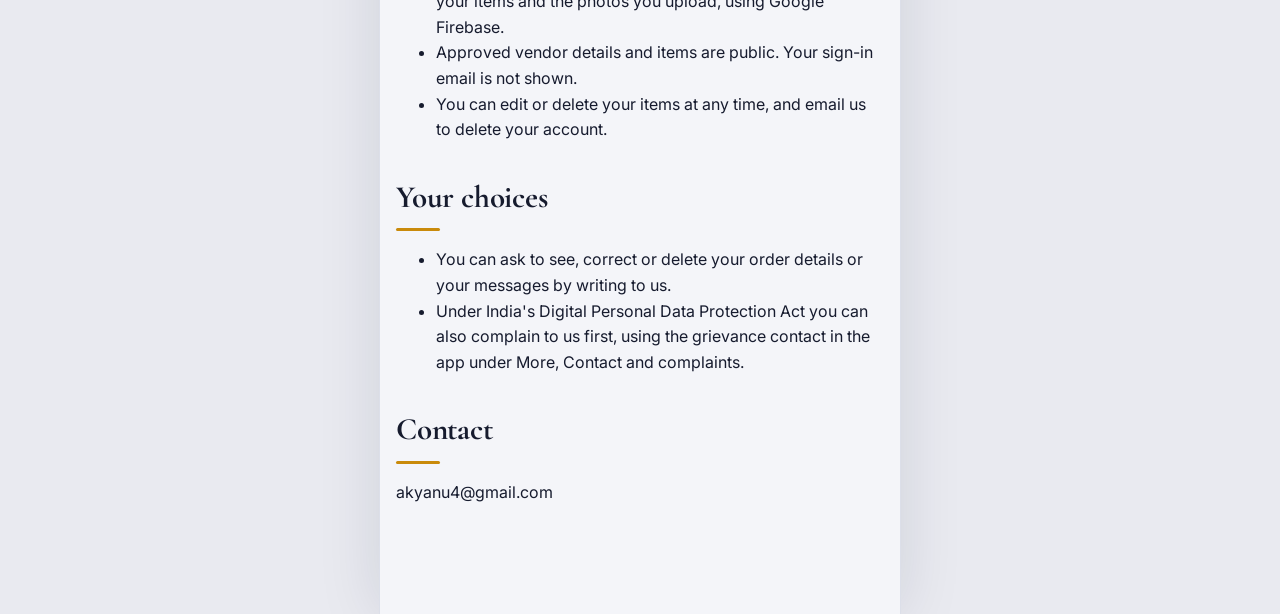
==== commit 59968f5f: "Add cart, order requests, vendor order inbox, in-app forms, reports and moderation Co-Authored-By: C" ====
--- a/privacy.html
+++ b/privacy.html
@@ -1,5 +1,6 @@
-<!doctype html><html lang="en"><head><meta charset="utf-8"><meta name="viewport" content="width=device-width, initial-scale=1"><title>Privacy · Dargah Hub</title><link href="https://fonts.googleapis.com/css2?family=Cormorant+Garamond:wght@600;700&family=Inter:wght@400;500;600&display=swap" rel="stylesheet"><link rel="stylesheet" href="css/app.css"></head><body><header class="bar"><a href="./" style="color:#fff;text-decoration:none" class="ttl">Dargah Hub</a></header><main><p><a href="./">← Back</a></p><h1>Privacy</h1><p class="muted">Draft. Last updated 12 October 2026. Review before launch.</p>
-<div class="box"><b>In short:</b> no accounts, no tracking, no ads network, and nothing is sold. This site only reads public listings.</div>
-<h2>What we collect</h2><ul><li>Your city, calculation settings, tasbeeh count and daily prayer marks are saved only on your phone. If you tap "Use my location", your position is used on the phone to work out prayer times and Qibla and is not sent to us.</li><li>Nothing about you is stored on our servers. It keeps a copy of its pages on your device so it can open faster.</li><li>If you email us to list a dargah, shop or ad, we keep your message and contact details to reply and to run the listing.</li></ul>
-<h2>What leaves your device</h2><ul><li>Hosting is on Vercel, which keeps ordinary server logs (such as IP address).</li><li>Fonts load from Google Fonts, which may see your IP address as any website would.</li><li>Links to vendors, maps and videos open other websites with their own privacy rules. Purchases happen on the vendor's side, not here.</li></ul>
-<h2>Vendor accounts</h2><ul><li>If you sell on the hub, we store your sign-in email, business details (name, city, description, links, WhatsApp and phone), your items and the photos you upload, using Google Firebase.</li><li>Approved vendor details and items are public. Your sign-in email is not shown.</li><li>You can edit or delete your items at any time, and email us to delete your account.</li></ul><h2>Contact</h2><p>akyanu4@gmail.com</p></main></body></html>+<!doctype html><html lang="en"><head><meta charset="utf-8"><meta name="viewport" content="width=device-width, initial-scale=1"><title>Privacy · Dargah Hub</title><link href="https://fonts.googleapis.com/css2?family=Cormorant+Garamond:wght@600;700&family=Inter:wght@400;500;600&display=swap" rel="stylesheet"><link rel="stylesheet" href="css/app.css"></head><body><header class="bar"><a href="./" style="color:#fff;text-decoration:none" class="ttl">Dargah Hub</a></header><main><p><a href="./">← Back</a></p><h1>Privacy</h1><p class="muted">Draft. Last updated 17 October 2026. Have a lawyer review it before launch.</p>
+<div class="box"><b>In short:</b> buyers do not need an account, there is no tracking and no ads network, and nothing is sold. We keep only what is needed to pass your order or message to the right person.</div>
+<h2>What we collect</h2><ul><li>Your city, calculation settings, tasbeeh count and daily prayer marks are saved only on your phone. If you tap "Use my location", your position is used on the phone to work out prayer times and Qibla and is not sent to us.</li><li>Your cart, your list of past orders and your name, phone and address (saved after you place an order, to fill the form next time) stay on your device. Clear your browser data to remove them.</li><li>If you send a form to list a dargah, advertise, contact us or report something, we keep what you wrote and your contact details to reply and to run the listing.</li></ul>
+<h2>What leaves your device</h2><ul><li>Hosting is on Vercel, which keeps ordinary server logs (such as IP address).</li><li>Fonts load from Google Fonts, which may see your IP address as any website would.</li><li>Links to vendors, maps and videos open other websites with their own privacy rules. Payment and delivery are handled by the vendor.</li></ul>
+<h2>Orders</h2><ul><li>When you send an order request we store your name, phone number, delivery address, note and the items ordered, using Google Firebase.</li><li>The vendor you order from can see these details, and so can the Dargah Hub team (to help with complaints). Nobody else can list or browse orders. Anyone who has your order link can open that one order, so do not share it.</li><li>We do not take payment and do not see your payment details. You pay the vendor directly.</li><li>We keep order records for as long as needed to handle complaints and for legal and tax reasons, then delete them. Ask us to delete yours earlier at the address below.</li></ul>
+<h2>Vendor accounts</h2><ul><li>If you sell on the hub, we store your sign-in email, business details (name, city, description, links, WhatsApp and phone), your items and the photos you upload, using Google Firebase.</li><li>Approved vendor details and items are public. Your sign-in email is not shown.</li><li>You can edit or delete your items at any time, and email us to delete your account.</li></ul><h2>Your choices</h2><ul><li>You can ask to see, correct or delete your order details or your messages by writing to us.</li><li>Under India's Digital Personal Data Protection Act you can also complain to us first, using the grievance contact in the app under More, Contact and complaints.</li></ul><h2>Contact</h2><p>akyanu4@gmail.com</p></main></body></html>
--- a/css/app.css
+++ b/css/app.css
@@ -103,3 +103,17 @@
 .art img{position:absolute;inset:0;width:100%;height:100%;object-fit:cover}
 
 .art.ph:before,.art.ph:after{display:none}
+
+/* cart, orders, tabs, forms */
+.cartb{position:relative;display:flex;align-items:center;justify-content:center;width:40px;height:40px;color:#fff;text-decoration:none;flex:none}
+.cartb svg{width:24px;height:24px;fill:none;stroke:currentColor;stroke-width:1.8;stroke-linecap:round;stroke-linejoin:round}
+.cartb span{position:absolute;top:2px;right:0;min-width:18px;height:18px;padding:0 5px;border-radius:9px;background:var(--amber);color:#fff;font:700 11px/18px Inter,sans-serif;text-align:center}.cartb span[hidden]{display:none}
+.cl{display:flex;gap:12px;justify-content:space-between;align-items:flex-start;padding:10px 0;border-bottom:1px solid var(--line)}.cl:last-child{border-bottom:0}.cl .cb{flex:1;min-width:0}.cl .ct{font-weight:600;white-space:nowrap}.cl.tot{border-top:2px solid var(--line);border-bottom:0;margin-top:4px}
+.qty{display:flex;align-items:center;gap:8px;margin-top:6px}.qty button{min-width:36px;height:36px;border-radius:10px;border:1px solid var(--line);background:var(--panel);color:var(--ink);font:600 18px/1 Inter,sans-serif;cursor:pointer}.qty span{min-width:22px;text-align:center;font-weight:600}.qty .lnk{border:0;background:none;font:500 14px Inter,sans-serif;color:var(--amber-d);text-decoration:underline;margin-left:6px;min-width:0;padding:0 4px}
+.tabs{display:flex;gap:6px;margin:14px 0;border-bottom:1px solid var(--line)}.tabs button{flex:1;padding:12px 8px;border:0;border-bottom:3px solid transparent;background:none;color:var(--muted);font:600 15px Inter,sans-serif;cursor:pointer}.tabs button.on{color:var(--ink);border-bottom-color:var(--amber)}
+.cnt{display:inline-block;min-width:20px;padding:0 6px;border-radius:10px;background:var(--amber);color:#fff;font-size:12px;line-height:20px;text-align:center}
+.oc.newo{border-left:4px solid var(--amber)}.mr{display:flex;gap:8px;flex-wrap:wrap;margin-top:10px}.mr .btn{margin:0}
+.phs{display:flex;gap:10px;flex-wrap:wrap;margin:6px 0}.pvw{position:relative}.pvw .pv{width:84px;height:84px;object-fit:cover;border-radius:10px;border:1px solid var(--line);display:block}.pvw button{position:absolute;top:-8px;right:-8px;width:26px;height:26px;border-radius:50%;border:0;background:var(--night);color:#fff;font:700 16px/1 Inter,sans-serif;cursor:pointer}
+.gal.th{margin-top:10px;grid-template-columns:repeat(3,1fr)}
+select#rr,select#as{display:block;width:100%;margin-top:4px}
+.btn[disabled]{opacity:.6;cursor:default}
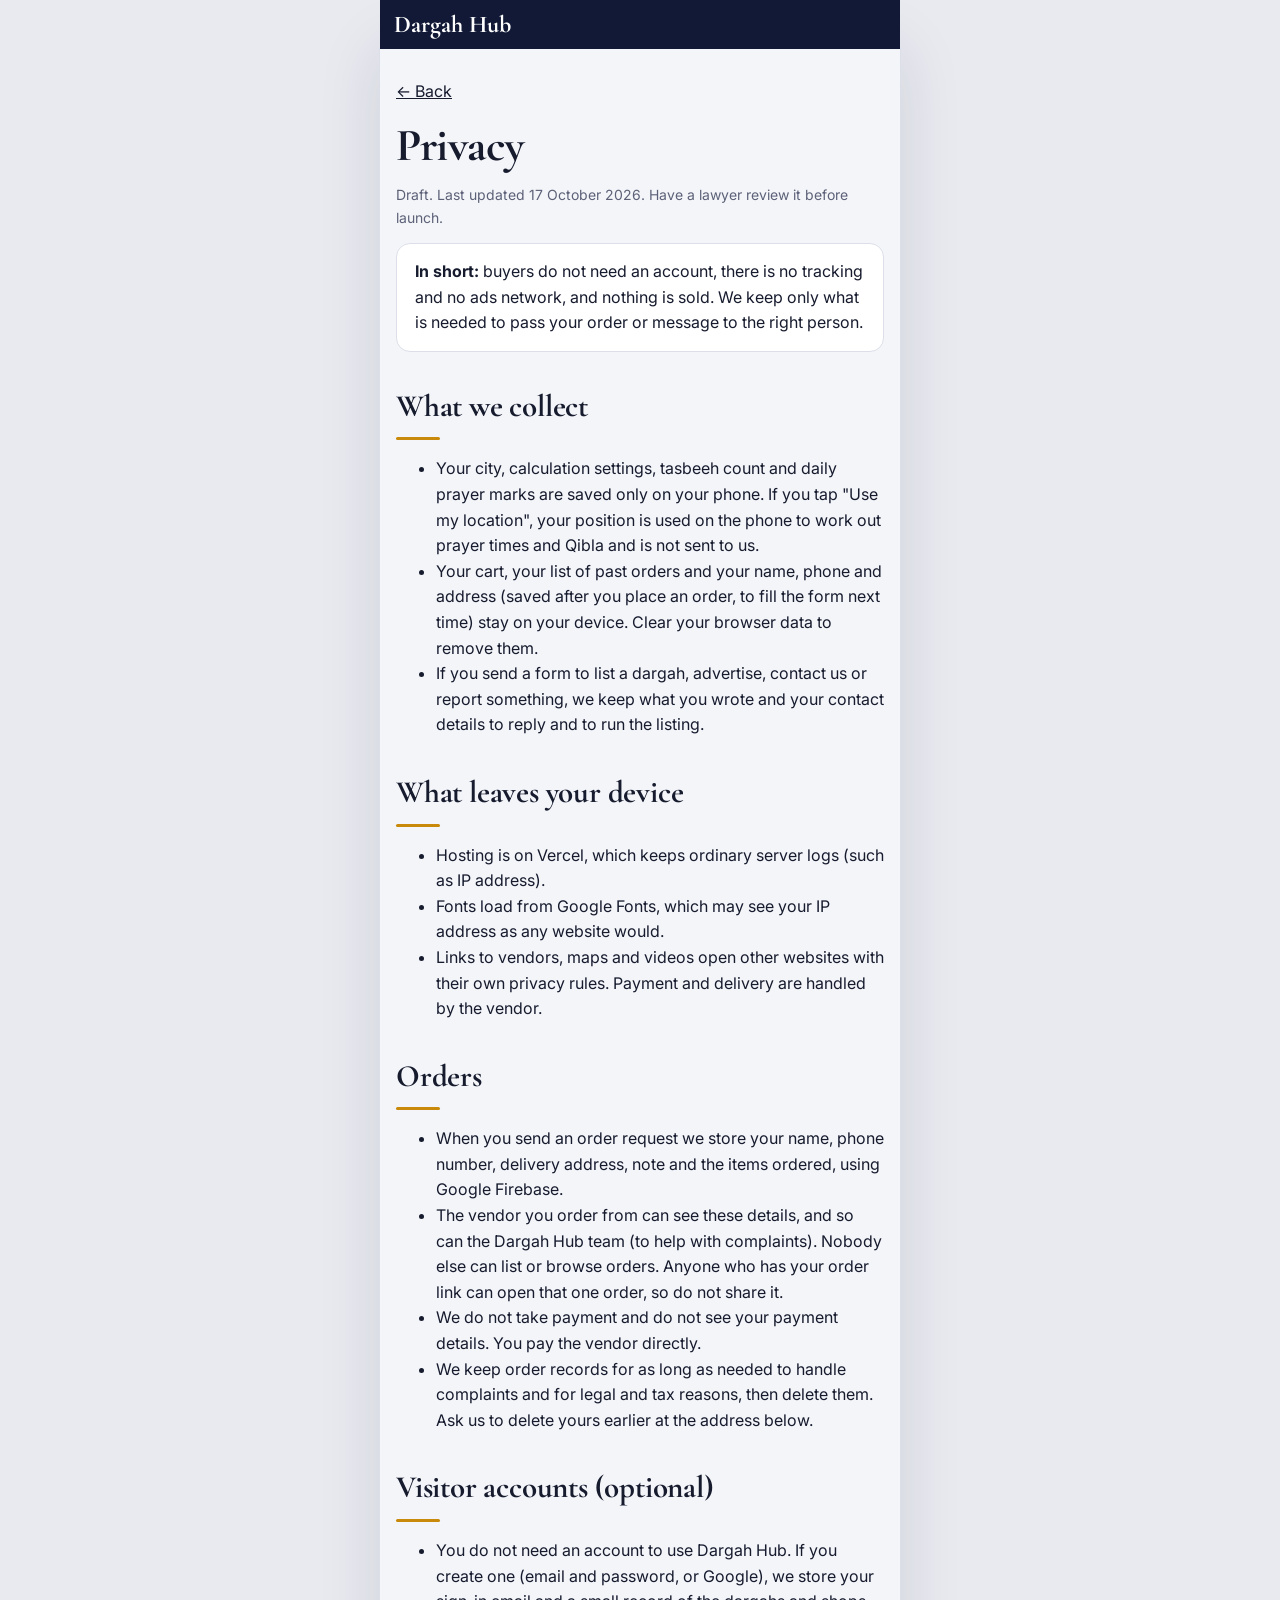
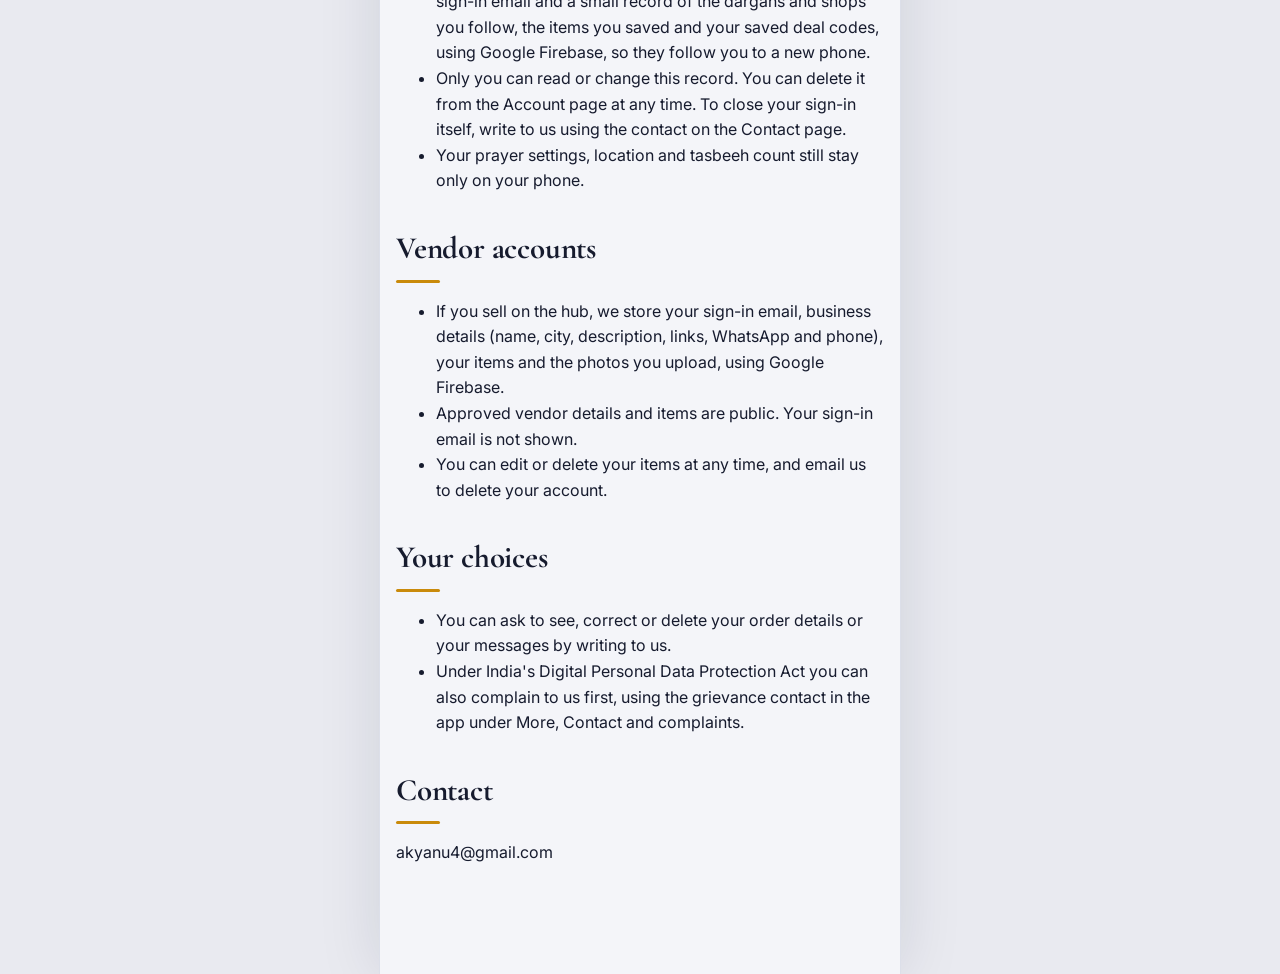
==== commit dbce6674: "Optional visitor accounts: sign in, sync follows, saved items and deal codes; rules, privacy, setup " ====
--- a/privacy.html
+++ b/privacy.html
@@ -3,4 +3,4 @@
 <h2>What we collect</h2><ul><li>Your city, calculation settings, tasbeeh count and daily prayer marks are saved only on your phone. If you tap "Use my location", your position is used on the phone to work out prayer times and Qibla and is not sent to us.</li><li>Your cart, your list of past orders and your name, phone and address (saved after you place an order, to fill the form next time) stay on your device. Clear your browser data to remove them.</li><li>If you send a form to list a dargah, advertise, contact us or report something, we keep what you wrote and your contact details to reply and to run the listing.</li></ul>
 <h2>What leaves your device</h2><ul><li>Hosting is on Vercel, which keeps ordinary server logs (such as IP address).</li><li>Fonts load from Google Fonts, which may see your IP address as any website would.</li><li>Links to vendors, maps and videos open other websites with their own privacy rules. Payment and delivery are handled by the vendor.</li></ul>
 <h2>Orders</h2><ul><li>When you send an order request we store your name, phone number, delivery address, note and the items ordered, using Google Firebase.</li><li>The vendor you order from can see these details, and so can the Dargah Hub team (to help with complaints). Nobody else can list or browse orders. Anyone who has your order link can open that one order, so do not share it.</li><li>We do not take payment and do not see your payment details. You pay the vendor directly.</li><li>We keep order records for as long as needed to handle complaints and for legal and tax reasons, then delete them. Ask us to delete yours earlier at the address below.</li></ul>
-<h2>Vendor accounts</h2><ul><li>If you sell on the hub, we store your sign-in email, business details (name, city, description, links, WhatsApp and phone), your items and the photos you upload, using Google Firebase.</li><li>Approved vendor details and items are public. Your sign-in email is not shown.</li><li>You can edit or delete your items at any time, and email us to delete your account.</li></ul><h2>Your choices</h2><ul><li>You can ask to see, correct or delete your order details or your messages by writing to us.</li><li>Under India's Digital Personal Data Protection Act you can also complain to us first, using the grievance contact in the app under More, Contact and complaints.</li></ul><h2>Contact</h2><p>akyanu4@gmail.com</p></main></body></html>+<h2>Visitor accounts (optional)</h2><ul><li>You do not need an account to use Dargah Hub. If you create one (email and password, or Google), we store your sign-in email and a small record of the dargahs and shops you follow, the items you saved and your saved deal codes, using Google Firebase, so they follow you to a new phone.</li><li>Only you can read or change this record. You can delete it from the Account page at any time. To close your sign-in itself, write to us using the contact on the Contact page.</li><li>Your prayer settings, location and tasbeeh count still stay only on your phone.</li></ul><h2>Vendor accounts</h2><ul><li>If you sell on the hub, we store your sign-in email, business details (name, city, description, links, WhatsApp and phone), your items and the photos you upload, using Google Firebase.</li><li>Approved vendor details and items are public. Your sign-in email is not shown.</li><li>You can edit or delete your items at any time, and email us to delete your account.</li></ul><h2>Your choices</h2><ul><li>You can ask to see, correct or delete your order details or your messages by writing to us.</li><li>Under India's Digital Personal Data Protection Act you can also complain to us first, using the grievance contact in the app under More, Contact and complaints.</li></ul><h2>Contact</h2><p>akyanu4@gmail.com</p></main></body></html>
--- a/css/app.css
+++ b/css/app.css
@@ -1,5 +1,7 @@
 :root{--ink:#161b2e;--bg:#f4f5f9;--panel:#fff;--night:#111936;--amber:#c98a0b;--amber-d:#a87108;--sage:#2f6f5f;--line:#dcdfe9;--muted:#5c6178;--r:14px}
-@media (prefers-color-scheme:dark){:root{--ink:#eceef6;--bg:#0c1126;--panel:#141b38;--night:#0a0f22;--line:#262f55;--muted:#a3abc9;--amber:#e0a62a;--amber-d:#e9b84a}}
+@media (prefers-color-scheme:dark){:root:not([data-mode=light]){--ink:#eceef6;--bg:#0c1126;--panel:#141b38;--night:#0a0f22;--line:#262f55;--muted:#a3abc9;--amber:#e0a62a;--amber-d:#e9b84a}}
+:root[data-mode=dark]{--ink:#eceef6;--bg:#0c1126;--panel:#141b38;--night:#0a0f22;--line:#262f55;--muted:#a3abc9;--amber:#e0a62a;--amber-d:#e9b84a}
+.seg{display:flex;gap:8px;margin-top:8px}.seg button{flex:1;padding:10px 6px;border-radius:10px;border:1px solid var(--line);background:var(--panel);color:var(--ink);font:600 15px/1.2 inherit;font-family:inherit;cursor:pointer}.seg button.on{background:var(--night);color:#fff;border-color:var(--night)}
 *{box-sizing:border-box}html{-webkit-text-size-adjust:100%}
 body{margin:0;-webkit-tap-highlight-color:transparent;overscroll-behavior-y:none;background:var(--bg);color:var(--ink);font:16px/1.6 Inter,system-ui,-apple-system,"Segoe UI",Roboto,sans-serif}
 h1,h2,h3,.brand,.price{font-family:"Cormorant Garamond",Georgia,"Times New Roman",serif}
@@ -117,3 +119,14 @@
 .gal.th{margin-top:10px;grid-template-columns:repeat(3,1fr)}
 select#rr,select#as{display:block;width:100%;margin-top:4px}
 .btn[disabled]{opacity:.6;cursor:default}
+
+.tabs{overflow-x:auto}.tabs button{white-space:nowrap;flex:1 0 auto;padding:12px 12px}
+.errl{margin:8px 0;padding-left:18px;font-size:13px;color:#8a1c1c}.okl{color:#14573a;font-weight:600}
+table.pv2{font-size:13px}table.pv2 td,table.pv2 th{padding:6px 8px}
+
+.ev{display:flex;gap:12px;align-items:center;text-decoration:none;color:inherit}.evd{flex:none;width:54px;text-align:center;border-radius:12px;background:var(--night);color:#fff;padding:6px 0}.evd b{display:block;font-size:20px;line-height:1.1}.evd span{font-size:12px;text-transform:uppercase;letter-spacing:.04em}.nx{margin-top:4px}
+.two{display:grid;grid-template-columns:1fr 1fr;gap:10px;margin:10px 0}.two .btn{width:100%}
+
+.offer .otop{display:flex;justify-content:space-between;gap:8px;align-items:flex-start}.offer .otop b{font-size:16px}.offer .mr,.mr{display:flex;flex-wrap:wrap;gap:8px;margin-top:8px}
+
+.codebox{margin-top:10px;padding:12px;border:2px dashed var(--amber);border-radius:12px;text-align:center}.code{font:700 30px/1.2 'Inter',monospace;letter-spacing:.12em;margin:6px 0}.code.sm{font-size:22px;margin:4px 0}.claim .btn{margin-top:10px}
